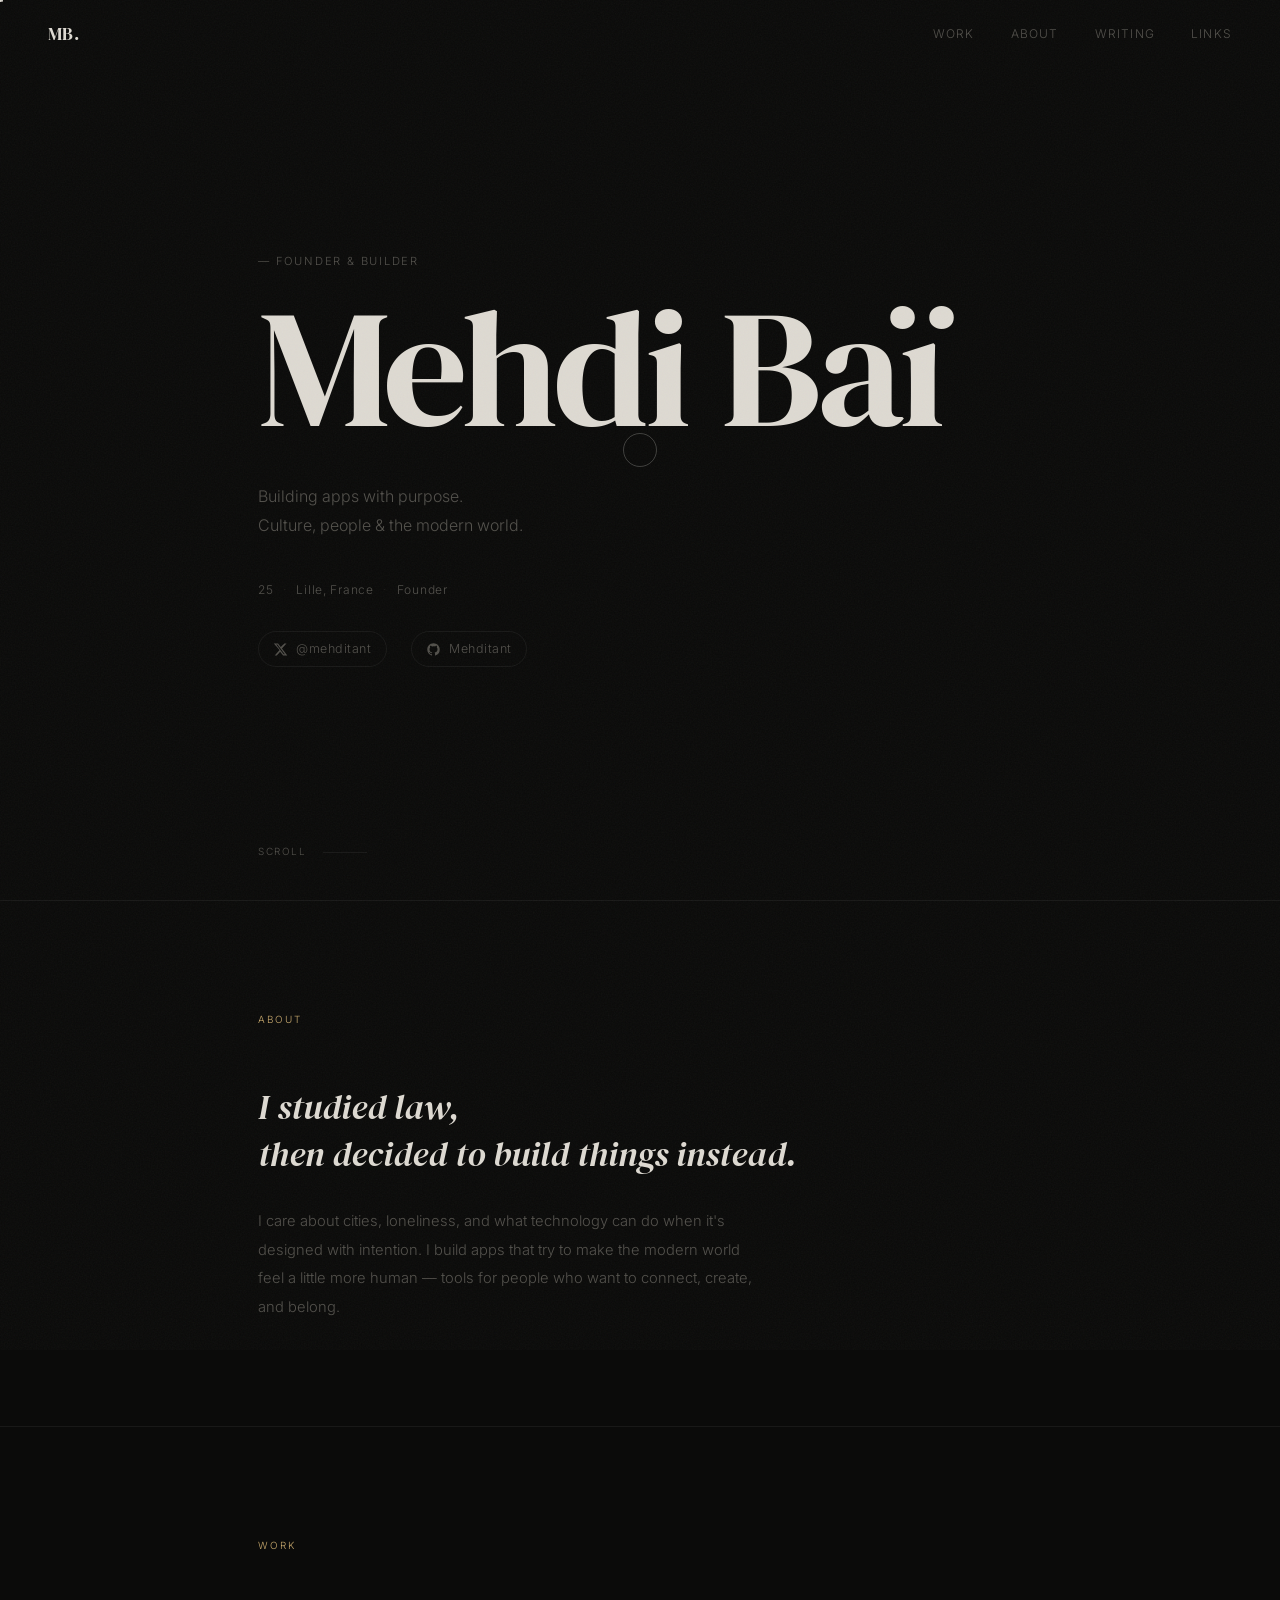
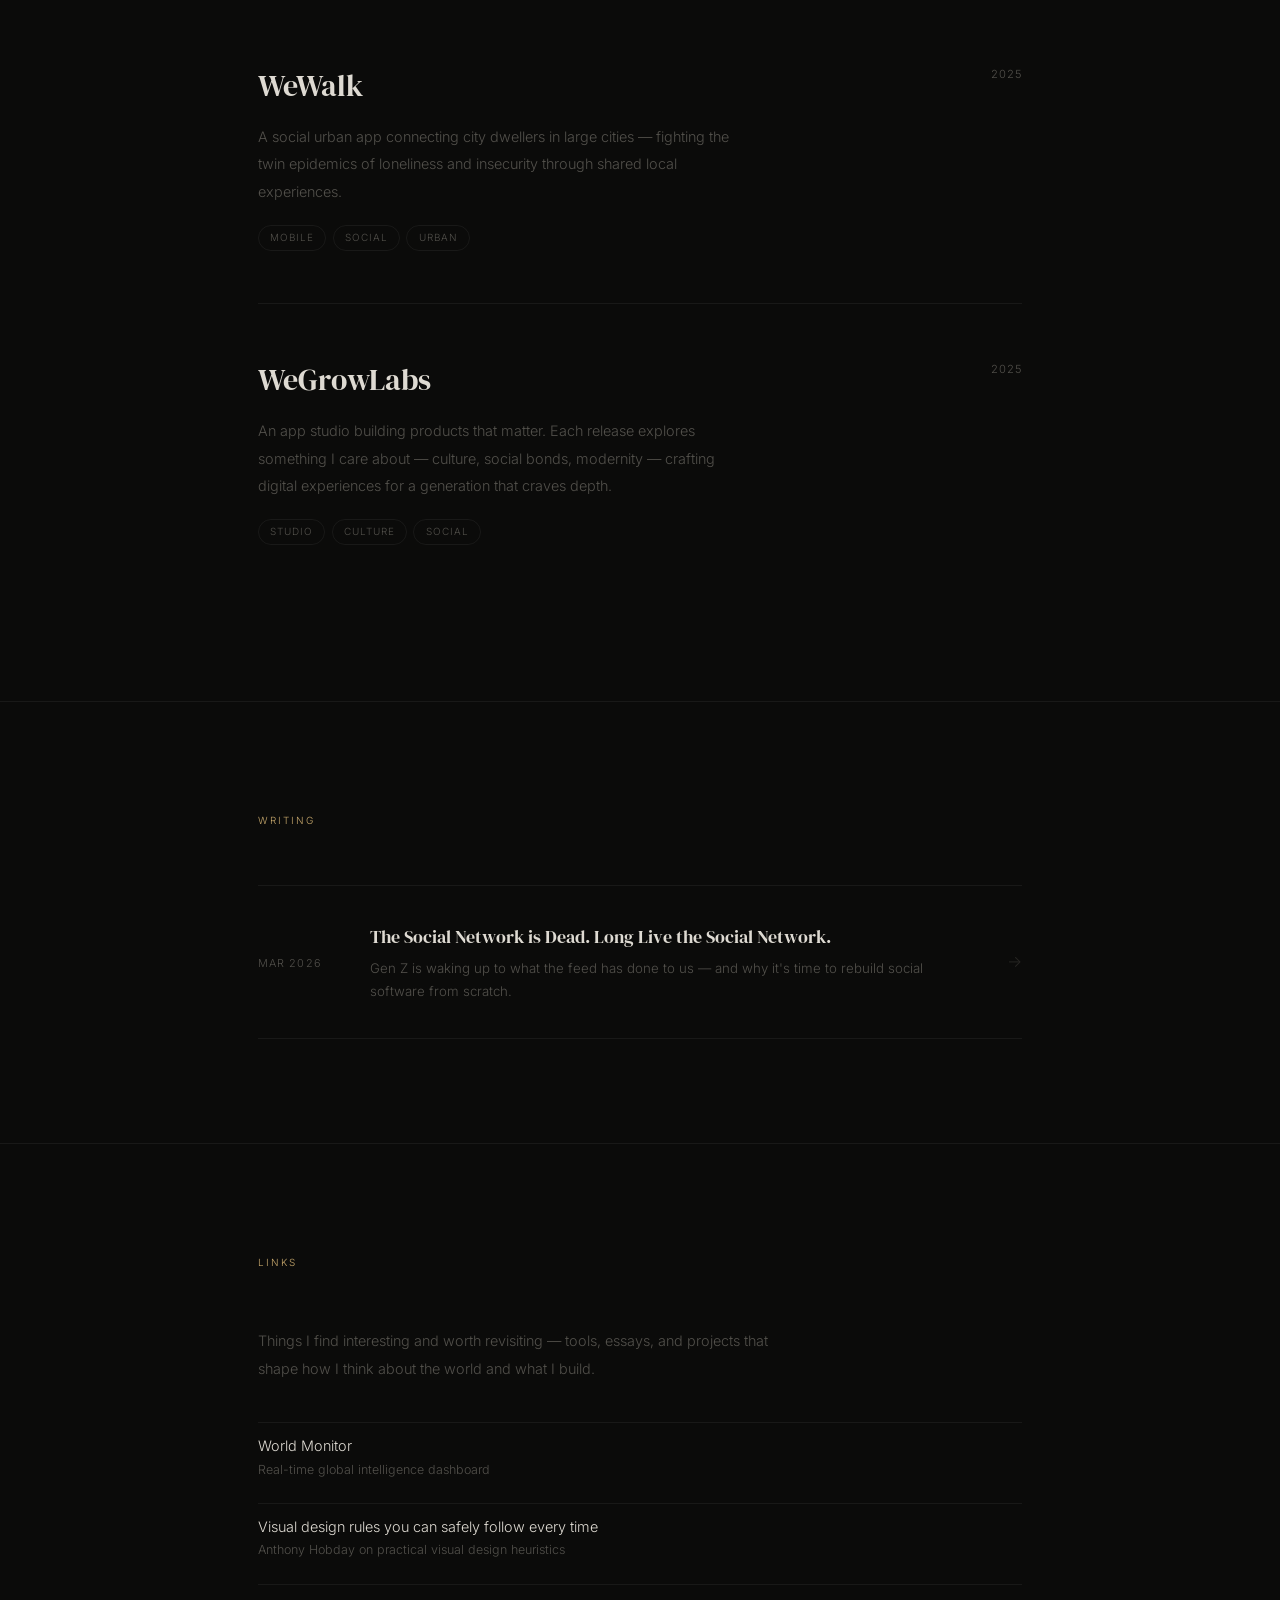
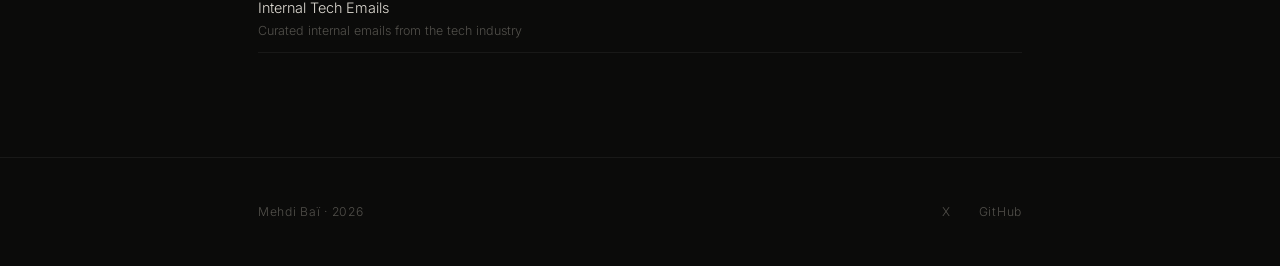
==== index.html @ aae9a09c "Add Links section with curated resources Made-with: Cursor" ====
<!DOCTYPE html>
<html lang="en">
<head>
  <meta charset="UTF-8">
  <meta name="viewport" content="width=device-width, initial-scale=1.0">
  <meta name="description" content="Mehdi Baï — Founder building apps with purpose. Culture, people & the modern world.">
  <title>Mehdi Baï</title>
  <link rel="preconnect" href="https://fonts.googleapis.com">
  <link rel="preconnect" href="https://fonts.gstatic.com" crossorigin>
  <link href="https://fonts.googleapis.com/css2?family=Inter:wght@300;400;500&family=DM+Serif+Display:ital@0;1&display=swap" rel="stylesheet">
  <link rel="stylesheet" href="style.css">
</head>
<body>

  <div class="grain" aria-hidden="true"></div>

  <div class="cursor-dot" id="cursor-dot"></div>
  <div class="cursor-ring" id="cursor-ring"></div>

  <nav id="nav">
    <a href="#" class="nav-logo">MB.</a>
    <div class="nav-links">
      <a href="#work">Work</a>
      <a href="#about">About</a>
      <a href="#articles">Writing</a>
      <a href="#links">Links</a>
    </div>
  </nav>

  <section class="hero">
    <div class="hero-content">
      <span class="hero-eyebrow">— Founder &amp; Builder</span>
      <h1 class="hero-name" id="hero-name">Mehdi Baï</h1>
      <p class="hero-desc">
        Building apps with purpose.<br>
        Culture, people &amp; the modern world.
      </p>
      <div class="hero-chips">
        <span>25</span>
        <span class="chip-dot">·</span>
        <span>Lille, France</span>
        <span class="chip-dot">·</span>
        <span>Founder</span>
      </div>
      <div class="hero-socials">
        <a href="https://x.com/mehditant" target="_blank" rel="noopener" class="social-link">
          <svg width="15" height="15" viewBox="0 0 24 24" fill="currentColor" aria-hidden="true"><path d="M18.244 2.25h3.308l-7.227 8.26 8.502 11.24H16.17l-4.714-6.231-5.401 6.231H2.747l7.73-8.835L1.254 2.25H8.08l4.253 5.622 5.911-5.622zm-1.161 17.52h1.833L7.084 4.126H5.117z"/></svg>
          @mehditant
        </a>
        <a href="https://github.com/Mehditant" target="_blank" rel="noopener" class="social-link">
          <svg width="15" height="15" viewBox="0 0 24 24" fill="currentColor" aria-hidden="true"><path d="M12 2C6.477 2 2 6.484 2 12.017c0 4.425 2.865 8.18 6.839 9.504.5.092.682-.217.682-.483 0-.237-.008-.868-.013-1.703-2.782.605-3.369-1.343-3.369-1.343-.454-1.158-1.11-1.466-1.11-1.466-.908-.62.069-.608.069-.608 1.003.07 1.531 1.032 1.531 1.032.892 1.53 2.341 1.088 2.91.832.092-.647.35-1.088.636-1.338-2.22-.253-4.555-1.113-4.555-4.951 0-1.093.39-1.988 1.029-2.688-.103-.253-.446-1.272.098-2.65 0 0 .84-.27 2.75 1.026A9.564 9.564 0 0112 6.844c.85.004 1.705.115 2.504.337 1.909-1.296 2.747-1.027 2.747-1.027.546 1.379.202 2.398.1 2.651.64.7 1.028 1.595 1.028 2.688 0 3.848-2.339 4.695-4.566 4.943.359.309.678.92.678 1.855 0 1.338-.012 2.419-.012 2.747 0 .268.18.58.688.482A10.019 10.019 0 0022 12.017C22 6.484 17.522 2 12 2z"/></svg>
          Mehditant
        </a>
      </div>
    </div>
    <div class="hero-scroll-hint">
      <span>Scroll</span>
      <div class="scroll-line"></div>
    </div>
  </section>

  <section class="section" id="about">
    <div class="container">
      <span class="section-tag">About</span>
      <div class="section-body">
        <p class="pull-quote reveal">I studied law,<br>then decided to build things instead.</p>
        <p class="body-copy reveal">
          I care about cities, loneliness, and what technology can do when it's designed with intention.
          I build apps that try to make the modern world feel a little more human — tools for people
          who want to connect, create, and belong.
        </p>
      </div>
    </div>
  </section>

  <section class="section" id="work">
    <div class="container">
      <span class="section-tag">Work</span>
      <div class="projects">

        <div class="project reveal">
          <div class="project-top">
            <div class="project-info">
              <h2 class="project-title"><a href="https://www.wewalkapp.co/fr" target="_blank" rel="noopener">WeWalk</a></h2>
              <p class="project-desc">
                A social urban app connecting city dwellers in large cities — fighting the twin epidemics
                of loneliness and insecurity through shared local experiences.
              </p>
              <div class="project-tags">
                <span>Mobile</span>
                <span>Social</span>
                <span>Urban</span>
              </div>
            </div>
            <span class="project-year">2025</span>
          </div>
        </div>

        <div class="project-rule"></div>

        <div class="project reveal">
          <div class="project-top">
            <div class="project-info">
              <h2 class="project-title">WeGrowLabs</h2>
              <p class="project-desc">
                An app studio building products that matter. Each release explores something I care about —
                culture, social bonds, modernity — crafting digital experiences for a generation that craves depth.
              </p>
              <div class="project-tags">
                <span>Studio</span>
                <span>Culture</span>
                <span>Social</span>
              </div>
            </div>
            <span class="project-year">2025</span>
          </div>
        </div>

      </div>
    </div>
  </section>

  <section class="section" id="articles">
    <div class="container">
      <span class="section-tag">Writing</span>
      <div class="articles-list">

        <a href="articles/gen-z-social-media.html" class="article-item reveal">
          <div class="article-meta">
            <span class="article-date">Mar 2026</span>
          </div>
          <div class="article-body">
            <h2 class="article-title">The Social Network is Dead. Long Live the Social Network.</h2>
            <p class="article-excerpt">Gen Z is waking up to what the feed has done to us — and why it's time to rebuild social software from scratch.</p>
          </div>
          <span class="article-arrow">→</span>
        </a>

      </div>
    </div>
  </section>

  <section class="section" id="links">
    <div class="container">
      <span class="section-tag">Links</span>
      <div class="links-intro">
        <p>
          Things I find interesting and worth revisiting — tools, essays, and projects that shape how I think
          about the world and what I build.
        </p>
      </div>
      <div class="links-list">
        <a href="https://www.worldmonitor.app/?lat=20.0000&amp;lon=0.0000&amp;zoom=1.00&amp;view=global&amp;timeRange=7d&amp;layers=conflicts%2Cbases%2Chotspots%2Cnuclear%2Csanctions%2Cweather%2Ceconomic%2Cwaterways%2Coutages%2Cmilitary%2Cnatural%2CiranAttacks" target="_blank" rel="noopener" class="link-item">
          <span class="link-label">World Monitor</span>
          <span class="link-meta">Real-time global intelligence dashboard</span>
        </a>
        <a href="https://anthonyhobday.com/sideprojects/saferules/" target="_blank" rel="noopener" class="link-item">
          <span class="link-label">Visual design rules you can safely follow every time</span>
          <span class="link-meta">Anthony Hobday on practical visual design heuristics</span>
        </a>
        <a href="https://www.techemails.com/" target="_blank" rel="noopener" class="link-item">
          <span class="link-label">Internal Tech Emails</span>
          <span class="link-meta">Curated internal emails from the tech industry</span>
        </a>
      </div>
    </div>
  </section>

  <footer>
    <div class="container footer-inner">
      <span class="footer-copy">Mehdi Baï · 2026</span>
      <div class="footer-links">
        <a href="https://x.com/mehditant" target="_blank" rel="noopener">X</a>
        <a href="https://github.com/Mehditant" target="_blank" rel="noopener">GitHub</a>
      </div>
    </div>
  </footer>

  <script src="script.js"></script>
</body>
</html>
---- style.css ----
/* ─── Reset ──────────────────────────────────────────────── */
*, *::before, *::after { margin: 0; padding: 0; box-sizing: border-box; }

/* ─── Variables ──────────────────────────────────────────── */
:root {
  --bg:      #0b0b0a;
  --text:    #dedad2;
  --muted:   #52504b;
  --accent:  #c8a96d;
  --border:  rgba(255, 255, 255, 0.06);
  --max-w:   860px;
  --nav-h:   68px;
  --sans:    'Inter', sans-serif;
  --serif:   'DM Serif Display', serif;
}

/* ─── Base ───────────────────────────────────────────────── */
html { scroll-behavior: smooth; }

body {
  background: var(--bg);
  color: var(--text);
  font-family: var(--sans);
  font-weight: 300;
  font-size: 16px;
  line-height: 1.6;
  min-height: 100vh;
  overflow-x: hidden;
  cursor: none;
}

/* ─── Grain ──────────────────────────────────────────────── */
.grain {
  position: fixed;
  inset: -50%;
  width: 200%;
  height: 200%;
  background-image: url("data:image/svg+xml,%3Csvg xmlns='http://www.w3.org/2000/svg'%3E%3Cfilter id='n'%3E%3CfeTurbulence type='fractalNoise' baseFrequency='0.72' numOctaves='4' stitchTiles='stitch'/%3E%3C/filter%3E%3Crect width='100%25' height='100%25' filter='url(%23n)'/%3E%3C/svg%3E");
  opacity: 0.038;
  pointer-events: none;
  z-index: 9999;
  animation: grain 7s steps(8) infinite;
}

@keyframes grain {
  0%   { transform: translate(0,    0   ); }
  12%  { transform: translate(-2%,  -3% ); }
  25%  { transform: translate( 3%,   1% ); }
  37%  { transform: translate(-1%,   4% ); }
  50%  { transform: translate( 2%,  -2% ); }
  62%  { transform: translate(-3%,   1% ); }
  75%  { transform: translate( 1%,  -3% ); }
  87%  { transform: translate(-2%,   2% ); }
  100% { transform: translate(0,    0   ); }
}

/* ─── Custom Cursor ──────────────────────────────────────── */
.cursor-dot,
.cursor-ring {
  position: fixed;
  top: 0; left: 0;
  pointer-events: none;
  z-index: 10000;
  border-radius: 50%;
  transform: translate(-50%, -50%);
  will-change: left, top;
}

.cursor-dot {
  width: 5px; height: 5px;
  background: var(--text);
  transition: transform 0.1s ease, background 0.25s ease;
}

.cursor-ring {
  width: 34px; height: 34px;
  border: 1px solid rgba(220, 218, 210, 0.25);
  transition: width 0.3s ease, height 0.3s ease, border-color 0.3s ease;
}

body.cursor-hover .cursor-dot  { transform: translate(-50%, -50%) scale(0); }
body.cursor-hover .cursor-ring { width: 52px; height: 52px; border-color: rgba(200, 169, 109, 0.35); }

/* ─── Navigation ─────────────────────────────────────────── */
nav {
  position: fixed;
  top: 0; left: 0; right: 0;
  z-index: 100;
  height: var(--nav-h);
  display: flex;
  align-items: center;
  justify-content: space-between;
  padding: 0 3rem;
  transition: background 0.4s ease, border-color 0.4s ease;
}

nav.scrolled {
  background: rgba(11, 11, 10, 0.88);
  backdrop-filter: blur(14px);
  -webkit-backdrop-filter: blur(14px);
  border-bottom: 1px solid var(--border);
}

.nav-logo {
  font-family: var(--serif);
  font-size: 1.15rem;
  color: var(--text);
  text-decoration: none;
  letter-spacing: 0.02em;
}

.nav-links { display: flex; gap: 2.25rem; }

.nav-links a {
  font-size: 0.75rem;
  letter-spacing: 0.1em;
  text-transform: uppercase;
  color: var(--muted);
  text-decoration: none;
  transition: color 0.25s ease;
}

.nav-links a:hover { color: var(--text); }

/* ─── Hero ───────────────────────────────────────────────── */
.hero {
  min-height: 100vh;
  display: flex;
  flex-direction: column;
  justify-content: center;
  padding: var(--nav-h) 3rem 3rem;
  max-width: var(--max-w);
  margin: 0 auto;
  position: relative;
}

.hero-eyebrow {
  display: block;
  font-size: 0.7rem;
  letter-spacing: 0.16em;
  text-transform: uppercase;
  color: var(--muted);
  margin-bottom: 1.5rem;
  opacity: 0;
  animation: fadeUp 0.7s ease 0.2s forwards;
}

.hero-name {
  font-family: var(--serif);
  font-weight: 400;
  font-size: clamp(5.5rem, 13.5vw, 10.5rem);
  line-height: 0.88;
  letter-spacing: -0.025em;
  color: var(--text);
  margin-bottom: 2.5rem;
  min-height: 0.88em;
}

.hero-desc {
  font-size: 1rem;
  color: var(--muted);
  line-height: 1.8;
  max-width: 340px;
  margin-bottom: 2.5rem;
  opacity: 0;
  animation: fadeUp 0.7s ease 0.85s forwards;
}

.hero-chips {
  display: flex;
  align-items: center;
  gap: 0.6rem;
  font-size: 0.75rem;
  color: var(--muted);
  letter-spacing: 0.06em;
  opacity: 0;
  animation: fadeUp 0.7s ease 1.05s forwards;
}

.chip-dot { opacity: 0.3; }

.hero-socials {
  display: flex;
  gap: 1.5rem;
  margin-top: 2rem;
  opacity: 0;
  animation: fadeUp 0.7s ease 1.2s forwards;
}

.social-link {
  display: inline-flex;
  align-items: center;
  gap: 0.5rem;
  font-size: 0.78rem;
  letter-spacing: 0.04em;
  color: var(--muted);
  text-decoration: none;
  border: 1px solid var(--border);
  padding: 0.45rem 0.9rem;
  border-radius: 100px;
  transition: color 0.25s ease, border-color 0.25s ease, background 0.25s ease;
}

.social-link:hover {
  color: var(--text);
  border-color: rgba(200, 169, 109, 0.3);
  background: rgba(200, 169, 109, 0.05);
}

.hero-scroll-hint {
  position: absolute;
  bottom: 2.5rem;
  left: 3rem;
  display: flex;
  align-items: center;
  gap: 1rem;
  opacity: 0;
  animation: fadeUp 0.7s ease 1.5s forwards;
}

.hero-scroll-hint span {
  font-size: 0.62rem;
  letter-spacing: 0.16em;
  text-transform: uppercase;
  color: var(--muted);
}

.scroll-line {
  width: 44px;
  height: 1px;
  background: var(--border);
  position: relative;
  overflow: hidden;
}

.scroll-line::after {
  content: '';
  position: absolute;
  inset: 0;
  background: var(--muted);
  transform: translateX(-100%);
  animation: scanLine 2.2s ease-in-out 2s infinite;
}

@keyframes scanLine {
  0%   { transform: translateX(-100%); }
  50%  { transform: translateX(0);     }
  100% { transform: translateX(100%);  }
}

/* ─── Sections ───────────────────────────────────────────── */
.section {
  border-top: 1px solid var(--border);
  padding: 6.5rem 0;
}

.container {
  max-width: var(--max-w);
  margin: 0 auto;
  padding: 0 3rem;
}

.section-tag {
  display: inline-block;
  font-size: 0.62rem;
  letter-spacing: 0.2em;
  text-transform: uppercase;
  color: var(--accent);
  margin-bottom: 3.5rem;
}

/* ─── About ──────────────────────────────────────────────── */
.section-body { display: grid; gap: 1.75rem; }

.pull-quote {
  font-family: var(--serif);
  font-style: italic;
  font-size: clamp(1.65rem, 2.8vw, 2.2rem);
  line-height: 1.35;
  color: var(--text);
  max-width: 540px;
}

.body-copy {
  font-size: 0.92rem;
  color: var(--muted);
  line-height: 1.95;
  max-width: 500px;
}

/* ─── Work ───────────────────────────────────────────────── */
.projects { display: grid; }

.project-rule { height: 1px; background: var(--border); }

.project { padding: 3.25rem 0; }

.project-top {
  display: flex;
  justify-content: space-between;
  align-items: flex-start;
  gap: 2rem;
}

.project-info { flex: 1; }

.project-title {
  font-family: var(--serif);
  font-weight: 400;
  font-size: 1.9rem;
  color: var(--text);
  margin-bottom: 0.8rem;
  transition: color 0.3s ease;
}

.project-title a {
  color: inherit;
  text-decoration: none;
  transition: color 0.3s ease;
}

.project:hover .project-title { color: var(--accent); }
.project:hover .project-title a { color: var(--accent); }

.project-desc {
  font-size: 0.9rem;
  color: var(--muted);
  line-height: 1.9;
  max-width: 490px;
  margin-bottom: 1.25rem;
}

.project-tags { display: flex; gap: 0.4rem; flex-wrap: wrap; }

.project-tags span {
  font-size: 0.62rem;
  letter-spacing: 0.1em;
  text-transform: uppercase;
  padding: 0.25rem 0.7rem;
  border: 1px solid var(--border);
  color: var(--muted);
  border-radius: 100px;
  transition: border-color 0.3s ease, color 0.3s ease;
}

.project:hover .project-tags span {
  border-color: rgba(200, 169, 109, 0.22);
  color: var(--accent);
}

.project-year {
  font-size: 0.7rem;
  letter-spacing: 0.1em;
  color: var(--muted);
  white-space: nowrap;
  padding-top: 0.3rem;
}

/* ─── Articles ───────────────────────────────────────────── */
.articles-list { display: grid; }

.article-item {
  display: grid;
  grid-template-columns: 80px 1fr auto;
  align-items: center;
  gap: 2rem;
  padding: 2.25rem 0;
  border-bottom: 1px solid var(--border);
  text-decoration: none;
  transition: background 0.25s ease;
}

.article-item:first-child { border-top: 1px solid var(--border); }

.article-item:hover .article-title { color: var(--accent); }
.article-item:hover .article-arrow { transform: translateX(5px); opacity: 1; }

.article-date {
  font-size: 0.68rem;
  letter-spacing: 0.1em;
  text-transform: uppercase;
  color: var(--muted);
  white-space: nowrap;
}

.article-title {
  font-family: var(--serif);
  font-weight: 400;
  font-size: 1.15rem;
  color: var(--text);
  margin-bottom: 0.35rem;
  transition: color 0.25s ease;
}

.article-excerpt {
  font-size: 0.83rem;
  color: var(--muted);
  line-height: 1.7;
}

.article-arrow {
  font-size: 1rem;
  color: var(--muted);
  opacity: 0.4;
  transition: transform 0.25s ease, opacity 0.25s ease;
}

/* ─── Links ──────────────────────────────────────────────── */
.links-intro {
  max-width: 520px;
  margin-bottom: 2.5rem;
}

.links-intro p {
  font-size: 0.9rem;
  color: var(--muted);
  line-height: 1.9;
}

.links-list {
  display: grid;
  gap: 0.75rem;
}

.link-item {
  display: flex;
  flex-direction: column;
  gap: 0.15rem;
  padding: 0.7rem 0;
  border-top: 1px solid var(--border);
  text-decoration: none;
}

.link-item:last-child {
  border-bottom: 1px solid var(--border);
}

.link-label {
  font-size: 0.9rem;
  color: var(--text);
}

.link-meta {
  font-size: 0.78rem;
  color: var(--muted);
}

@media (max-width: 640px) {
  .article-item {
    grid-template-columns: 1fr;
    gap: 0.6rem;
  }
  .article-arrow { display: none; }
}

/* ─── Footer ─────────────────────────────────────────────── */
footer {
  border-top: 1px solid var(--border);
  padding: 2.75rem 0;
}

.footer-inner {
  display: flex;
  justify-content: space-between;
  align-items: center;
}

.footer-copy {
  font-size: 0.76rem;
  color: var(--muted);
  letter-spacing: 0.06em;
}

.footer-links { display: flex; gap: 1.75rem; }

.footer-links a {
  font-size: 0.76rem;
  color: var(--muted);
  text-decoration: none;
  letter-spacing: 0.06em;
  transition: color 0.25s ease;
}

.footer-links a:hover { color: var(--text); }

/* ─── Reveal ─────────────────────────────────────────────── */
.reveal {
  opacity: 0;
  transform: translateY(22px);
  transition: opacity 0.9s ease, transform 0.9s ease;
}

.reveal.visible {
  opacity: 1;
  transform: translateY(0);
}

/* ─── Scramble dud ───────────────────────────────────────── */
.dud { color: var(--accent); opacity: 0.4; }

/* ─── Keyframes ──────────────────────────────────────────── */
@keyframes fadeUp {
  from { opacity: 0; transform: translateY(14px); }
  to   { opacity: 1; transform: translateY(0);    }
}

/* ─── Responsive ─────────────────────────────────────────── */
@media (max-width: 640px) {
  body { cursor: auto; }
  .cursor-dot, .cursor-ring { display: none; }

  nav { padding: 0 1.5rem; }

  .hero {
    padding-left: 1.5rem;
    padding-right: 1.5rem;
  }

  .hero-scroll-hint { left: 1.5rem; }

  .container { padding: 0 1.5rem; }

  .section { padding: 4rem 0; }

  .project-top {
    flex-direction: column;
    gap: 0.4rem;
  }

  .project-year { order: -1; }

  .footer-links { gap: 1rem; }
}
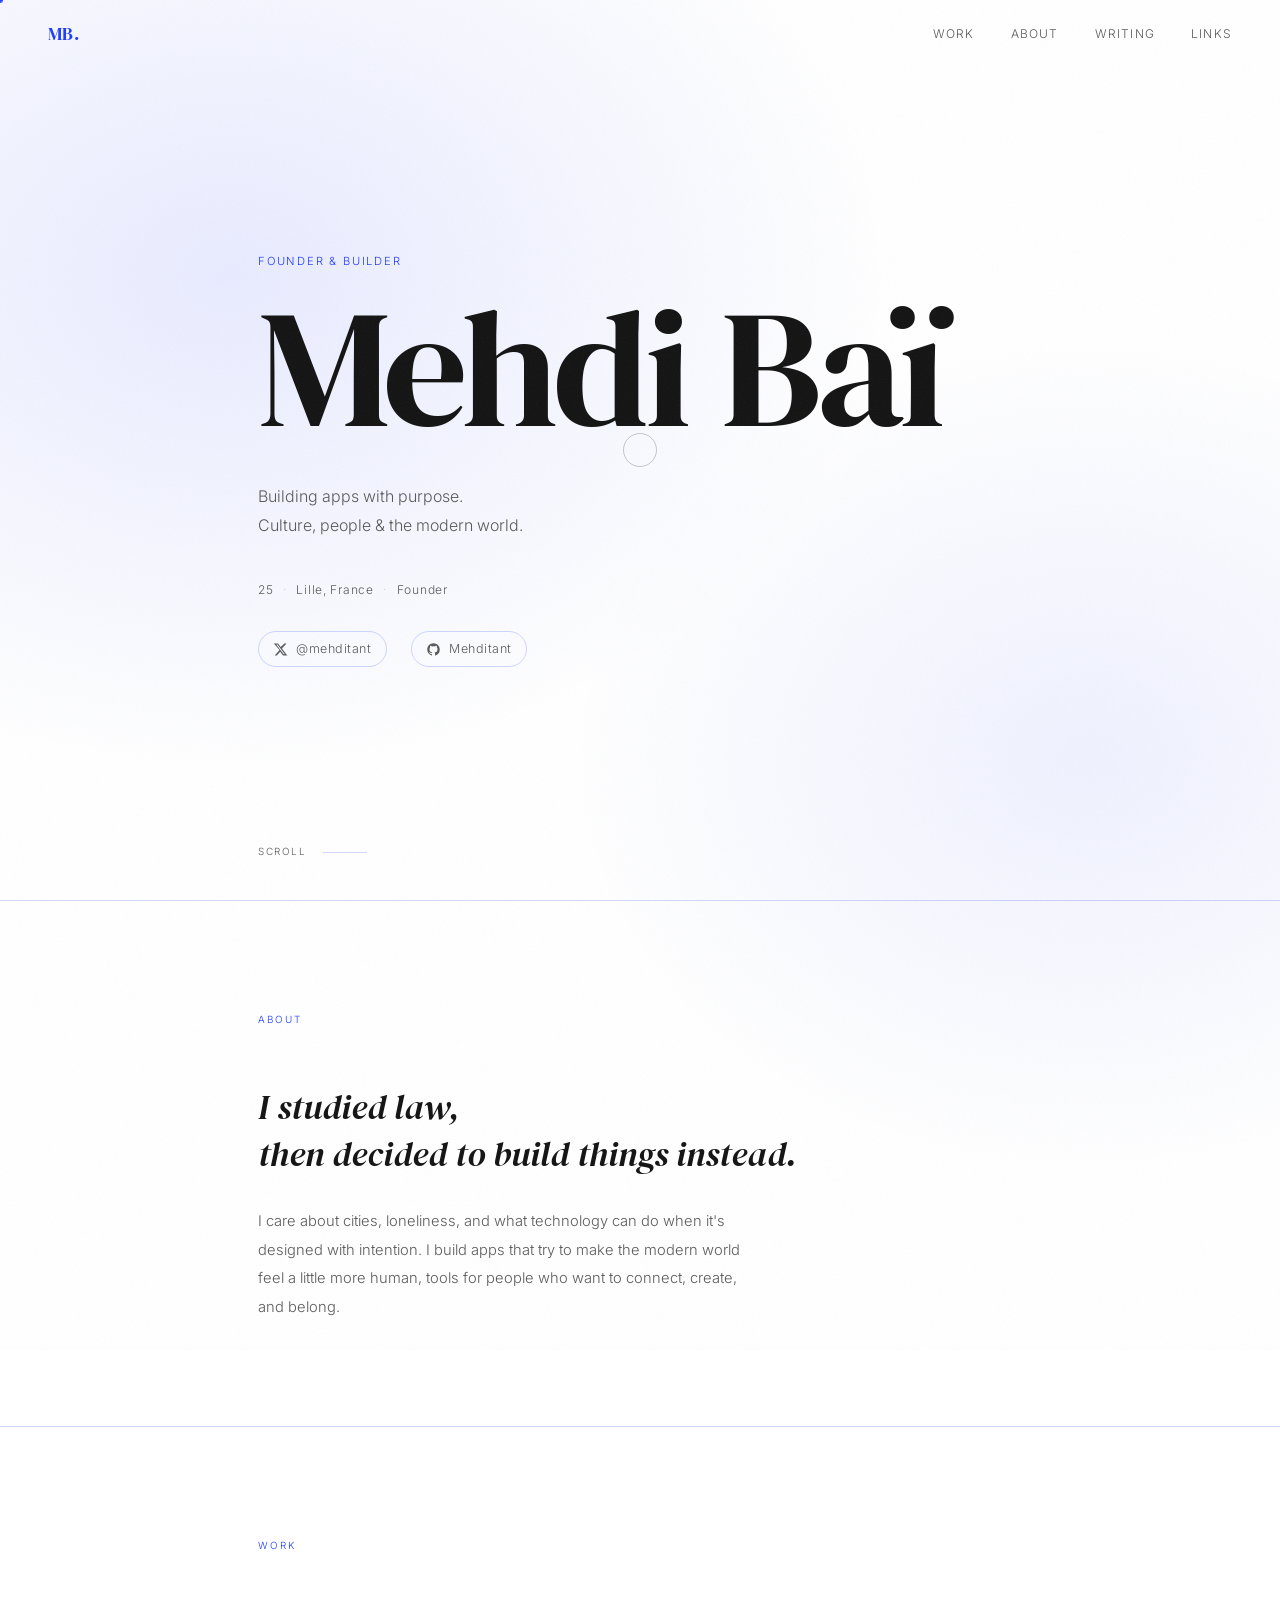
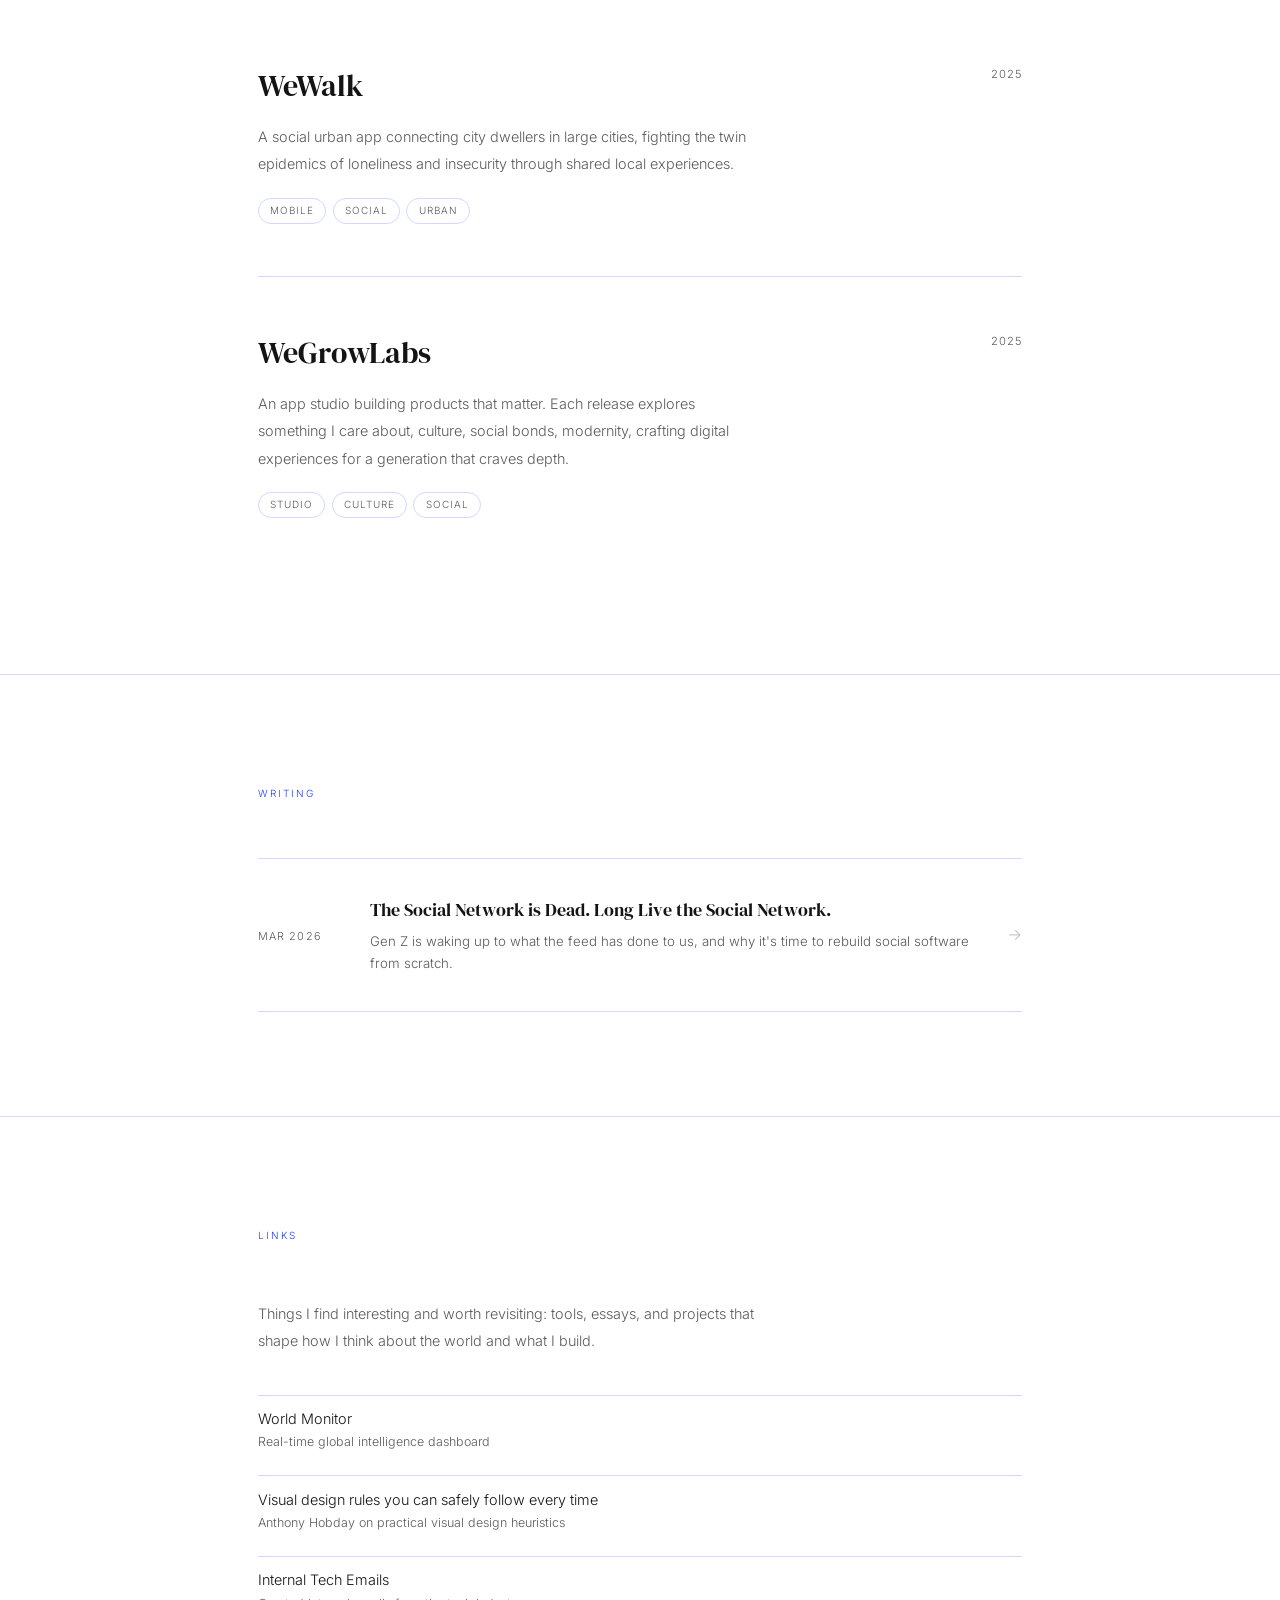
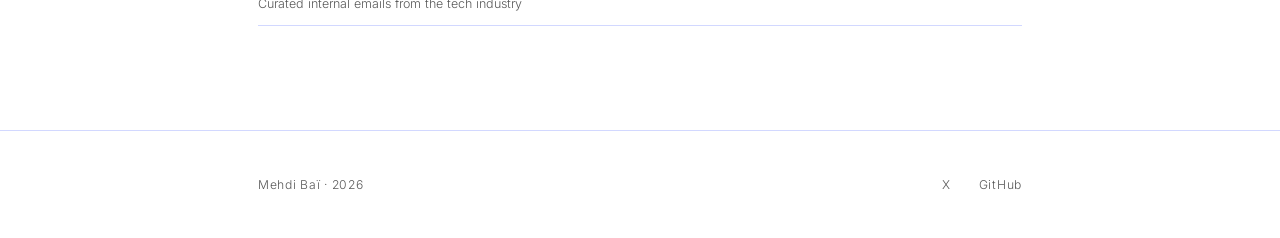
==== commit f5fec0ac: "style: switch to light theme with royal blue Also refresh copy punctuation and improve article text " ====
--- a/index.html
+++ b/index.html
@@ -3,7 +3,7 @@
 <head>
   <meta charset="UTF-8">
   <meta name="viewport" content="width=device-width, initial-scale=1.0">
-  <meta name="description" content="Mehdi Baï — Founder building apps with purpose. Culture, people & the modern world.">
+  <meta name="description" content="Mehdi Baï | Founder building apps with purpose. Culture, people & the modern world.">
   <title>Mehdi Baï</title>
   <link rel="preconnect" href="https://fonts.googleapis.com">
   <link rel="preconnect" href="https://fonts.gstatic.com" crossorigin>
@@ -29,7 +29,7 @@
 
   <section class="hero">
     <div class="hero-content">
-      <span class="hero-eyebrow">— Founder &amp; Builder</span>
+      <span class="hero-eyebrow">Founder &amp; Builder</span>
       <h1 class="hero-name" id="hero-name">Mehdi Baï</h1>
       <p class="hero-desc">
         Building apps with purpose.<br>
@@ -66,7 +66,7 @@
         <p class="pull-quote reveal">I studied law,<br>then decided to build things instead.</p>
         <p class="body-copy reveal">
           I care about cities, loneliness, and what technology can do when it's designed with intention.
-          I build apps that try to make the modern world feel a little more human — tools for people
+          I build apps that try to make the modern world feel a little more human, tools for people
           who want to connect, create, and belong.
         </p>
       </div>
@@ -83,7 +83,7 @@
             <div class="project-info">
               <h2 class="project-title"><a href="https://www.wewalkapp.co/fr" target="_blank" rel="noopener">WeWalk</a></h2>
               <p class="project-desc">
-                A social urban app connecting city dwellers in large cities — fighting the twin epidemics
+                A social urban app connecting city dwellers in large cities, fighting the twin epidemics
                 of loneliness and insecurity through shared local experiences.
               </p>
               <div class="project-tags">
@@ -103,8 +103,8 @@
             <div class="project-info">
               <h2 class="project-title">WeGrowLabs</h2>
               <p class="project-desc">
-                An app studio building products that matter. Each release explores something I care about —
-                culture, social bonds, modernity — crafting digital experiences for a generation that craves depth.
+                An app studio building products that matter. Each release explores something I care about,
+                culture, social bonds, modernity, crafting digital experiences for a generation that craves depth.
               </p>
               <div class="project-tags">
                 <span>Studio</span>
@@ -131,7 +131,7 @@
           </div>
           <div class="article-body">
             <h2 class="article-title">The Social Network is Dead. Long Live the Social Network.</h2>
-            <p class="article-excerpt">Gen Z is waking up to what the feed has done to us — and why it's time to rebuild social software from scratch.</p>
+            <p class="article-excerpt">Gen Z is waking up to what the feed has done to us, and why it's time to rebuild social software from scratch.</p>
           </div>
           <span class="article-arrow">→</span>
         </a>
@@ -145,7 +145,7 @@
       <span class="section-tag">Links</span>
       <div class="links-intro">
         <p>
-          Things I find interesting and worth revisiting — tools, essays, and projects that shape how I think
+          Things I find interesting and worth revisiting: tools, essays, and projects that shape how I think
           about the world and what I build.
         </p>
       </div>
--- a/style.css
+++ b/style.css
@@ -3,11 +3,13 @@
 
 /* ─── Variables ──────────────────────────────────────────── */
 :root {
-  --bg:      #0b0b0a;
-  --text:    #dedad2;
-  --muted:   #52504b;
-  --accent:  #c8a96d;
-  --border:  rgba(255, 255, 255, 0.06);
+  --bg:      #ffffff;
+  --text:    #141414;
+  --muted:   #5a5a5a;
+  --accent:  #1f3cff; /* bleu roi */
+  --accent-rgb: 31, 60, 255;
+  --border:  rgba(var(--accent-rgb), 0.20);
+  --surface: rgba(var(--accent-rgb), 0.06);
   --max-w:   860px;
   --nav-h:   68px;
   --sans:    'Inter', sans-serif;
@@ -18,7 +20,9 @@
 html { scroll-behavior: smooth; }
 
 body {
-  background: var(--bg);
+  background: radial-gradient(1200px 900px at 18% 8%, rgba(var(--accent-rgb), 0.10), rgba(var(--accent-rgb), 0) 55%),
+              radial-gradient(1000px 800px at 85% 22%, rgba(var(--accent-rgb), 0.07), rgba(var(--accent-rgb), 0) 52%),
+              var(--bg);
   color: var(--text);
   font-family: var(--sans);
   font-weight: 300;
@@ -28,6 +32,8 @@
   overflow-x: hidden;
   cursor: none;
 }
+
+::selection { background: rgba(var(--accent-rgb), 0.22); color: var(--text); }
 
 /* ─── Grain ──────────────────────────────────────────────── */
 .grain {
@@ -68,18 +74,18 @@
 
 .cursor-dot {
   width: 5px; height: 5px;
-  background: var(--text);
+  background: var(--accent);
   transition: transform 0.1s ease, background 0.25s ease;
 }
 
 .cursor-ring {
   width: 34px; height: 34px;
-  border: 1px solid rgba(220, 218, 210, 0.25);
+  border: 1px solid rgba(20, 20, 20, 0.22);
   transition: width 0.3s ease, height 0.3s ease, border-color 0.3s ease;
 }
 
 body.cursor-hover .cursor-dot  { transform: translate(-50%, -50%) scale(0); }
-body.cursor-hover .cursor-ring { width: 52px; height: 52px; border-color: rgba(200, 169, 109, 0.35); }
+body.cursor-hover .cursor-ring { width: 52px; height: 52px; border-color: rgba(var(--accent-rgb), 0.35); }
 
 /* ─── Navigation ─────────────────────────────────────────── */
 nav {
@@ -95,7 +101,7 @@
 }
 
 nav.scrolled {
-  background: rgba(11, 11, 10, 0.88);
+  background: rgba(255, 255, 255, 0.82);
   backdrop-filter: blur(14px);
   -webkit-backdrop-filter: blur(14px);
   border-bottom: 1px solid var(--border);
@@ -104,7 +110,7 @@
 .nav-logo {
   font-family: var(--serif);
   font-size: 1.15rem;
-  color: var(--text);
+  color: var(--accent);
   text-decoration: none;
   letter-spacing: 0.02em;
 }
@@ -120,7 +126,7 @@
   transition: color 0.25s ease;
 }
 
-.nav-links a:hover { color: var(--text); }
+.nav-links a:hover { color: var(--accent); }
 
 /* ─── Hero ───────────────────────────────────────────────── */
 .hero {
@@ -139,7 +145,7 @@
   font-size: 0.7rem;
   letter-spacing: 0.16em;
   text-transform: uppercase;
-  color: var(--muted);
+  color: var(--accent);
   margin-bottom: 1.5rem;
   opacity: 0;
   animation: fadeUp 0.7s ease 0.2s forwards;
@@ -202,9 +208,9 @@
 }
 
 .social-link:hover {
-  color: var(--text);
-  border-color: rgba(200, 169, 109, 0.3);
-  background: rgba(200, 169, 109, 0.05);
+  color: var(--accent);
+  border-color: rgba(var(--accent-rgb), 0.3);
+  background: var(--surface);
 }
 
 .hero-scroll-hint {
@@ -344,7 +350,7 @@
 }
 
 .project:hover .project-tags span {
-  border-color: rgba(200, 169, 109, 0.22);
+  border-color: rgba(var(--accent-rgb), 0.24);
   color: var(--accent);
 }
 
@@ -374,6 +380,7 @@
 
 .article-item:hover .article-title { color: var(--accent); }
 .article-item:hover .article-arrow { transform: translateX(5px); opacity: 1; }
+ .article-item:hover { background: var(--surface); }
 
 .article-date {
   font-size: 0.68rem;
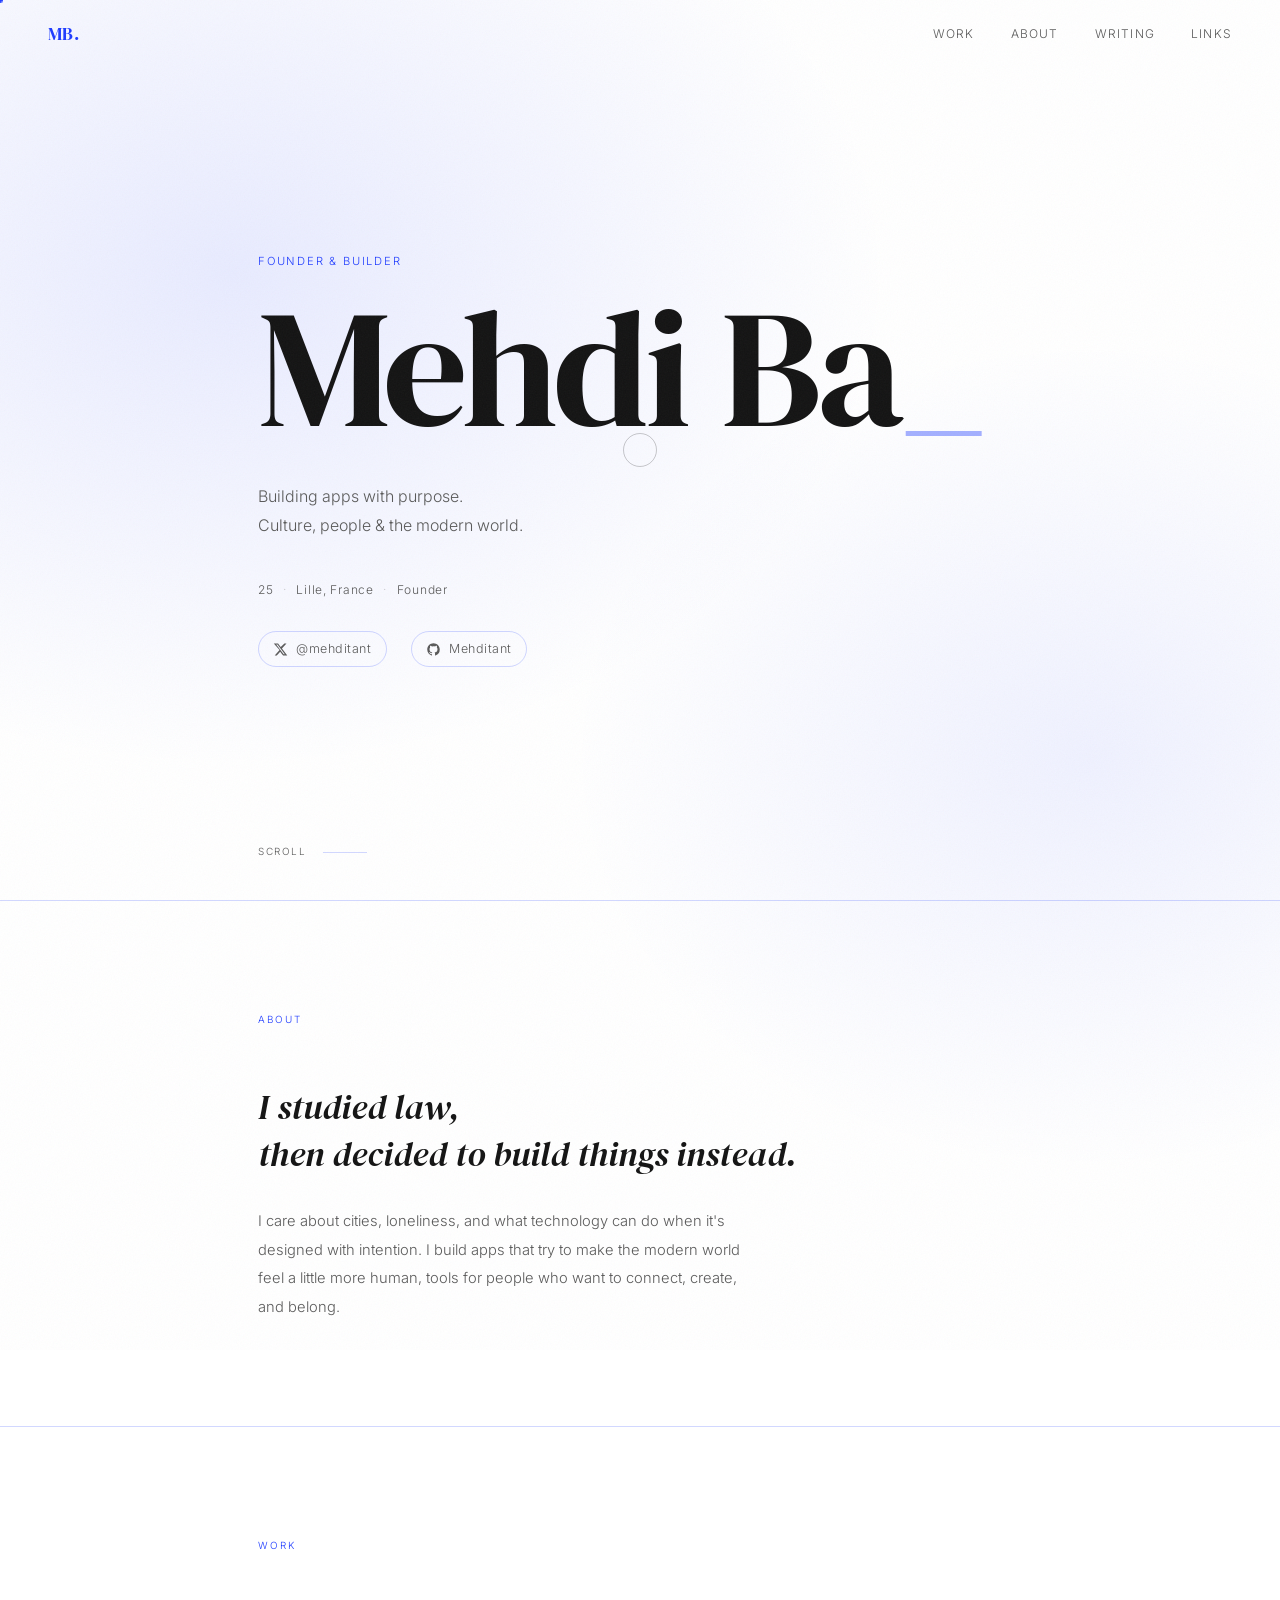
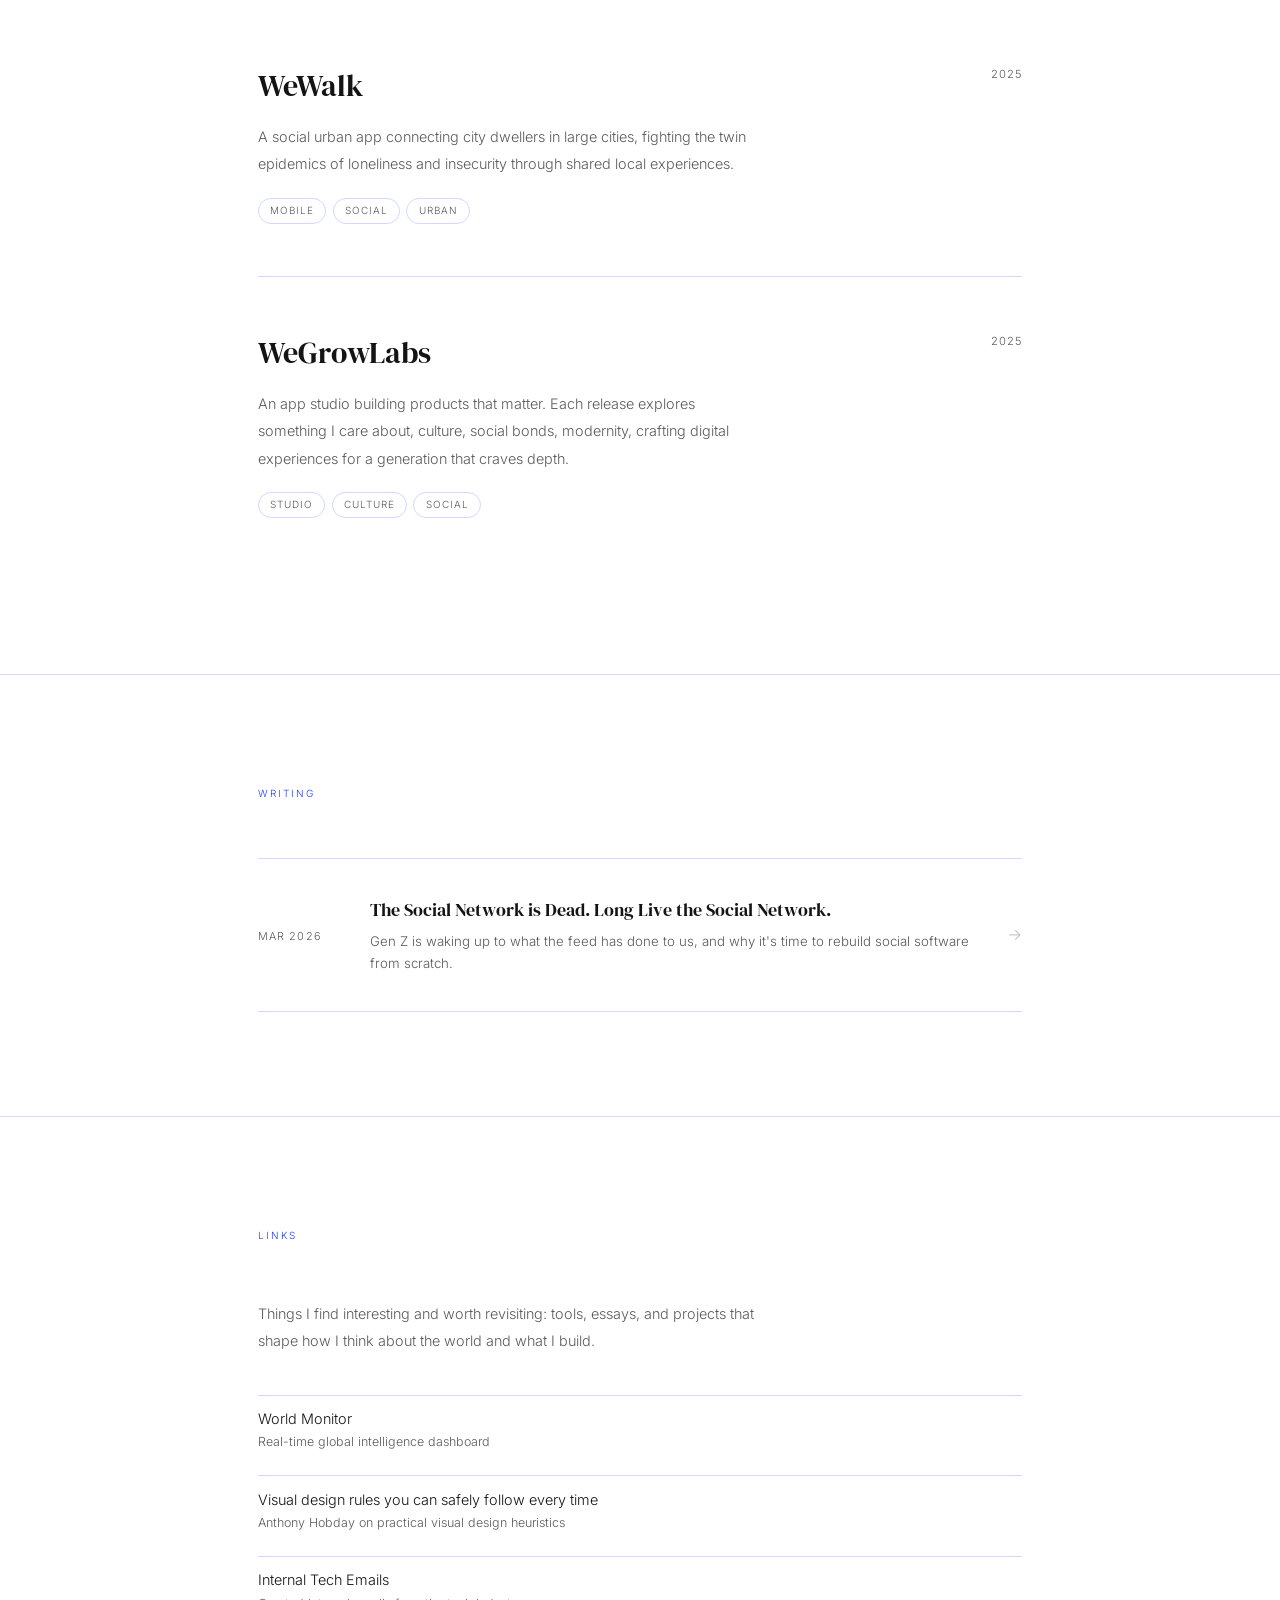
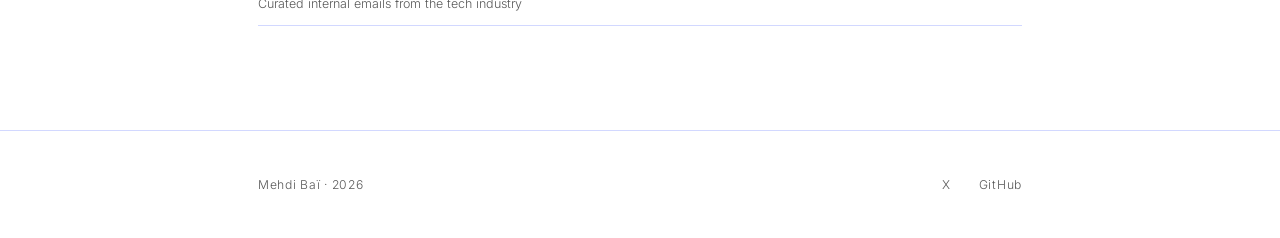
==== commit 6ce15619: "chore: add favicon Wire favicon links in pages and ignore macOS .DS_Store.  Made-with: Cursor" ====
--- a/index.html
+++ b/index.html
@@ -8,6 +8,8 @@
   <link rel="preconnect" href="https://fonts.googleapis.com">
   <link rel="preconnect" href="https://fonts.gstatic.com" crossorigin>
   <link href="https://fonts.googleapis.com/css2?family=Inter:wght@300;400;500&family=DM+Serif+Display:ital@0;1&display=swap" rel="stylesheet">
+  <link rel="icon" type="image/png" href="personal%20logo.png">
+  <link rel="apple-touch-icon" href="personal%20logo.png">
   <link rel="stylesheet" href="style.css">
 </head>
 <body>
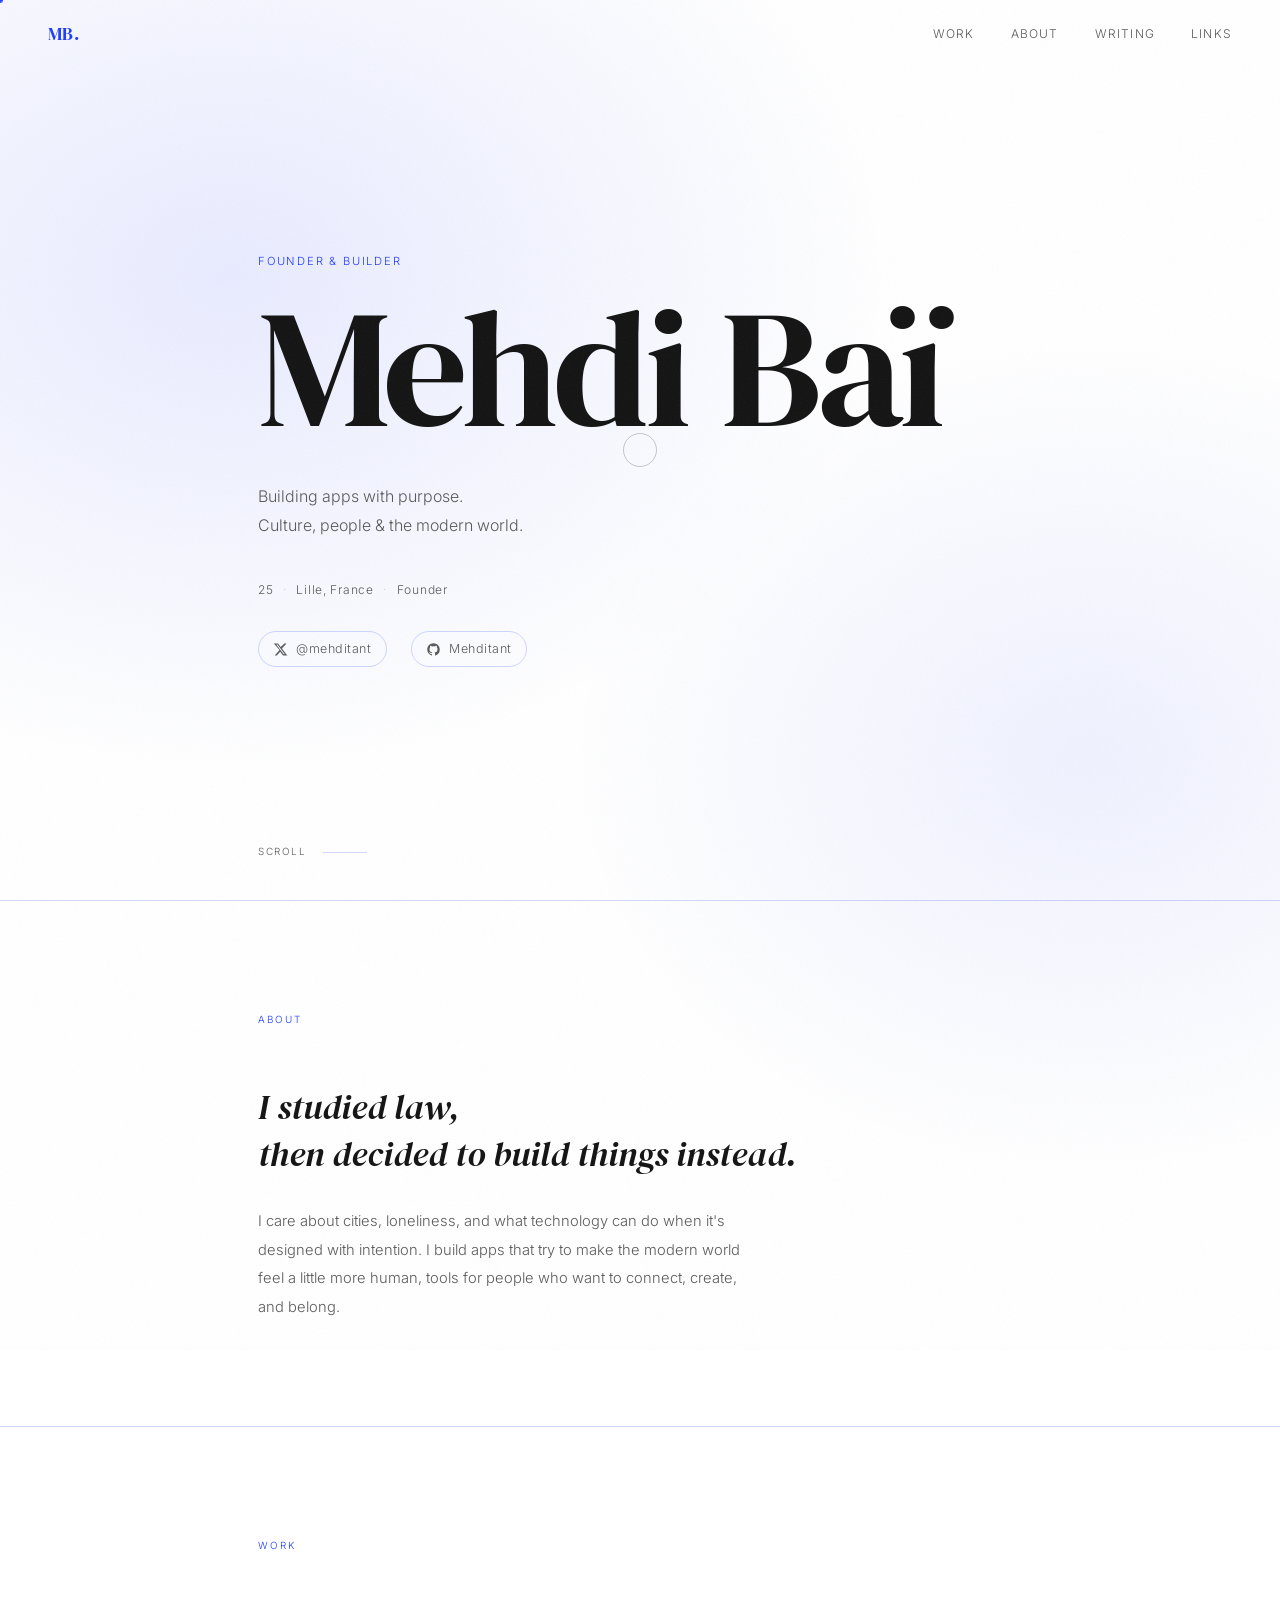
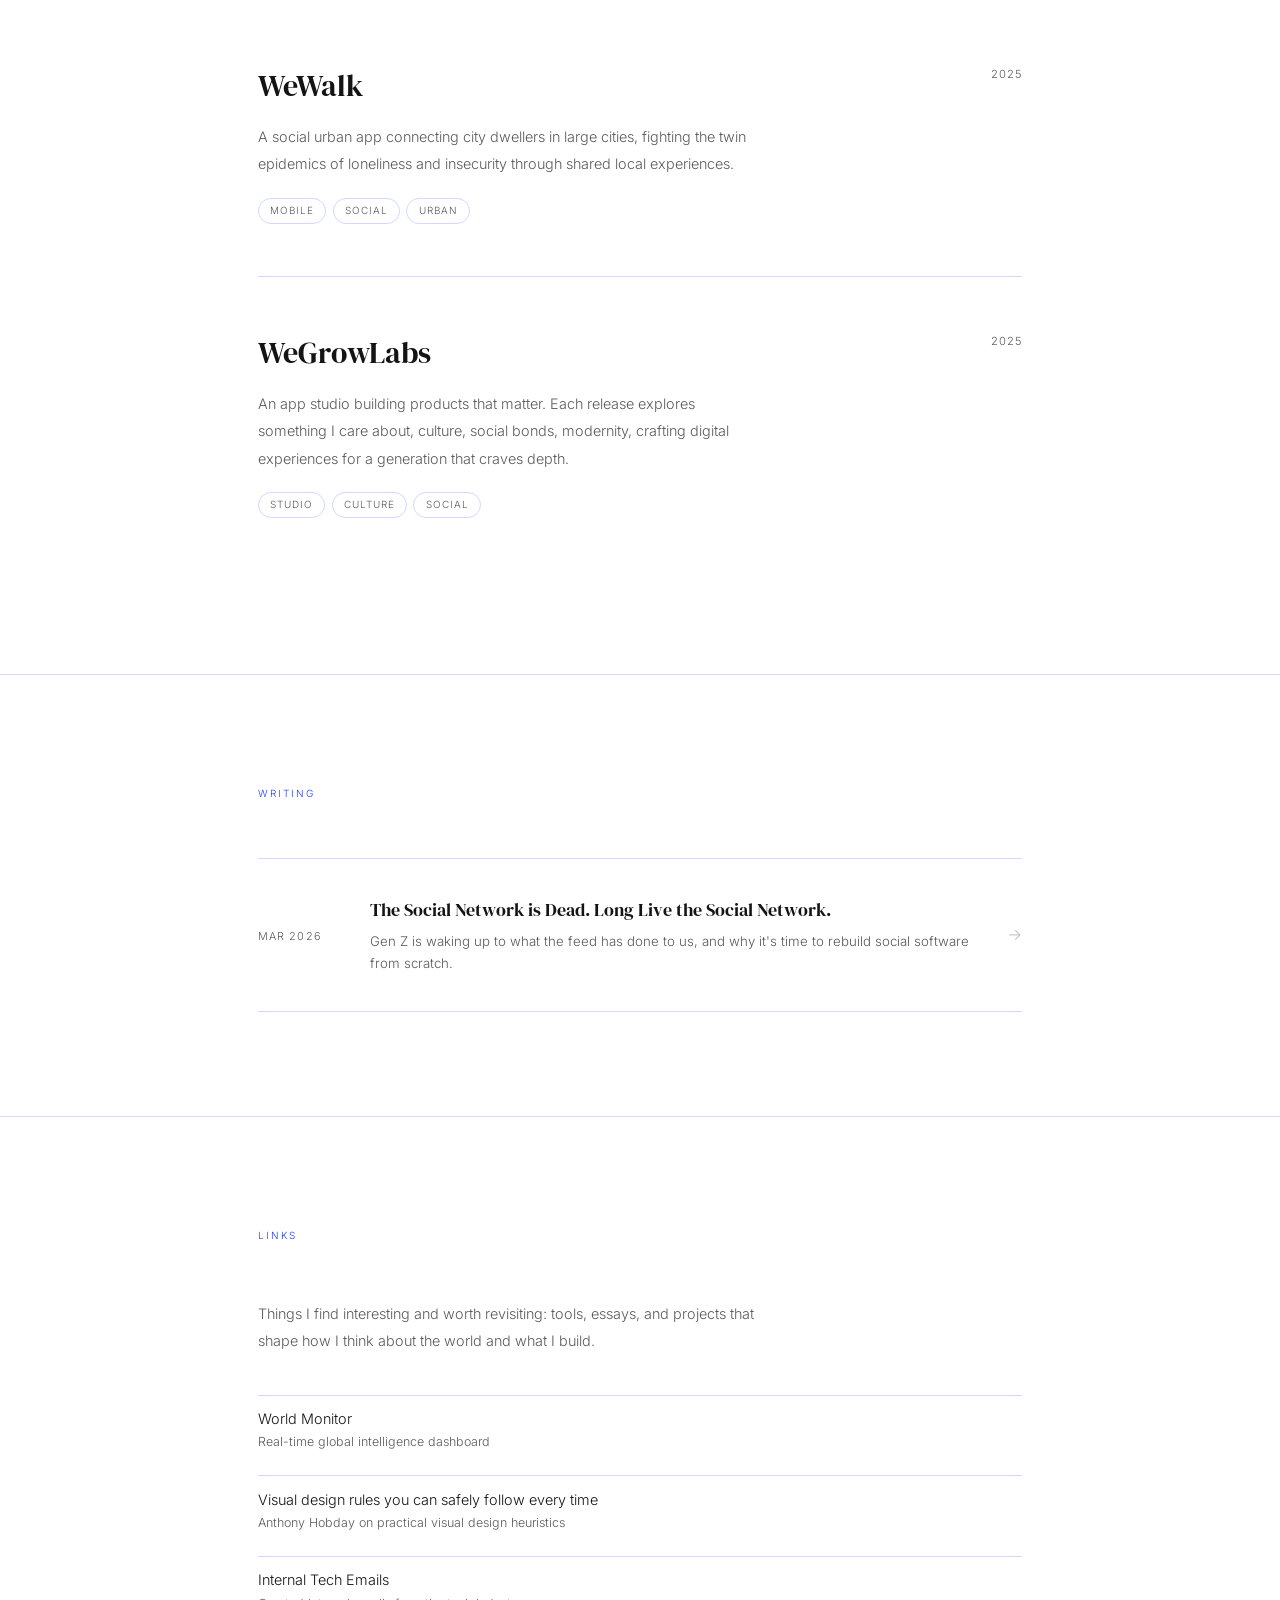
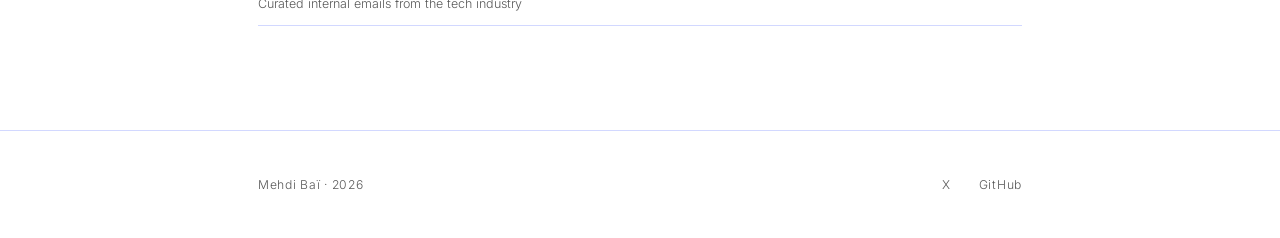
==== commit 0ef63ae3: "chore: switch favicon to personallogo2 Made-with: Cursor" ====
--- a/index.html
+++ b/index.html
@@ -8,8 +8,8 @@
   <link rel="preconnect" href="https://fonts.googleapis.com">
   <link rel="preconnect" href="https://fonts.gstatic.com" crossorigin>
   <link href="https://fonts.googleapis.com/css2?family=Inter:wght@300;400;500&family=DM+Serif+Display:ital@0;1&display=swap" rel="stylesheet">
-  <link rel="icon" type="image/png" href="personal%20logo.png">
-  <link rel="apple-touch-icon" href="personal%20logo.png">
+  <link rel="icon" type="image/png" href="personallogo2.png">
+  <link rel="apple-touch-icon" href="personallogo2.png">
   <link rel="stylesheet" href="style.css">
 </head>
 <body>
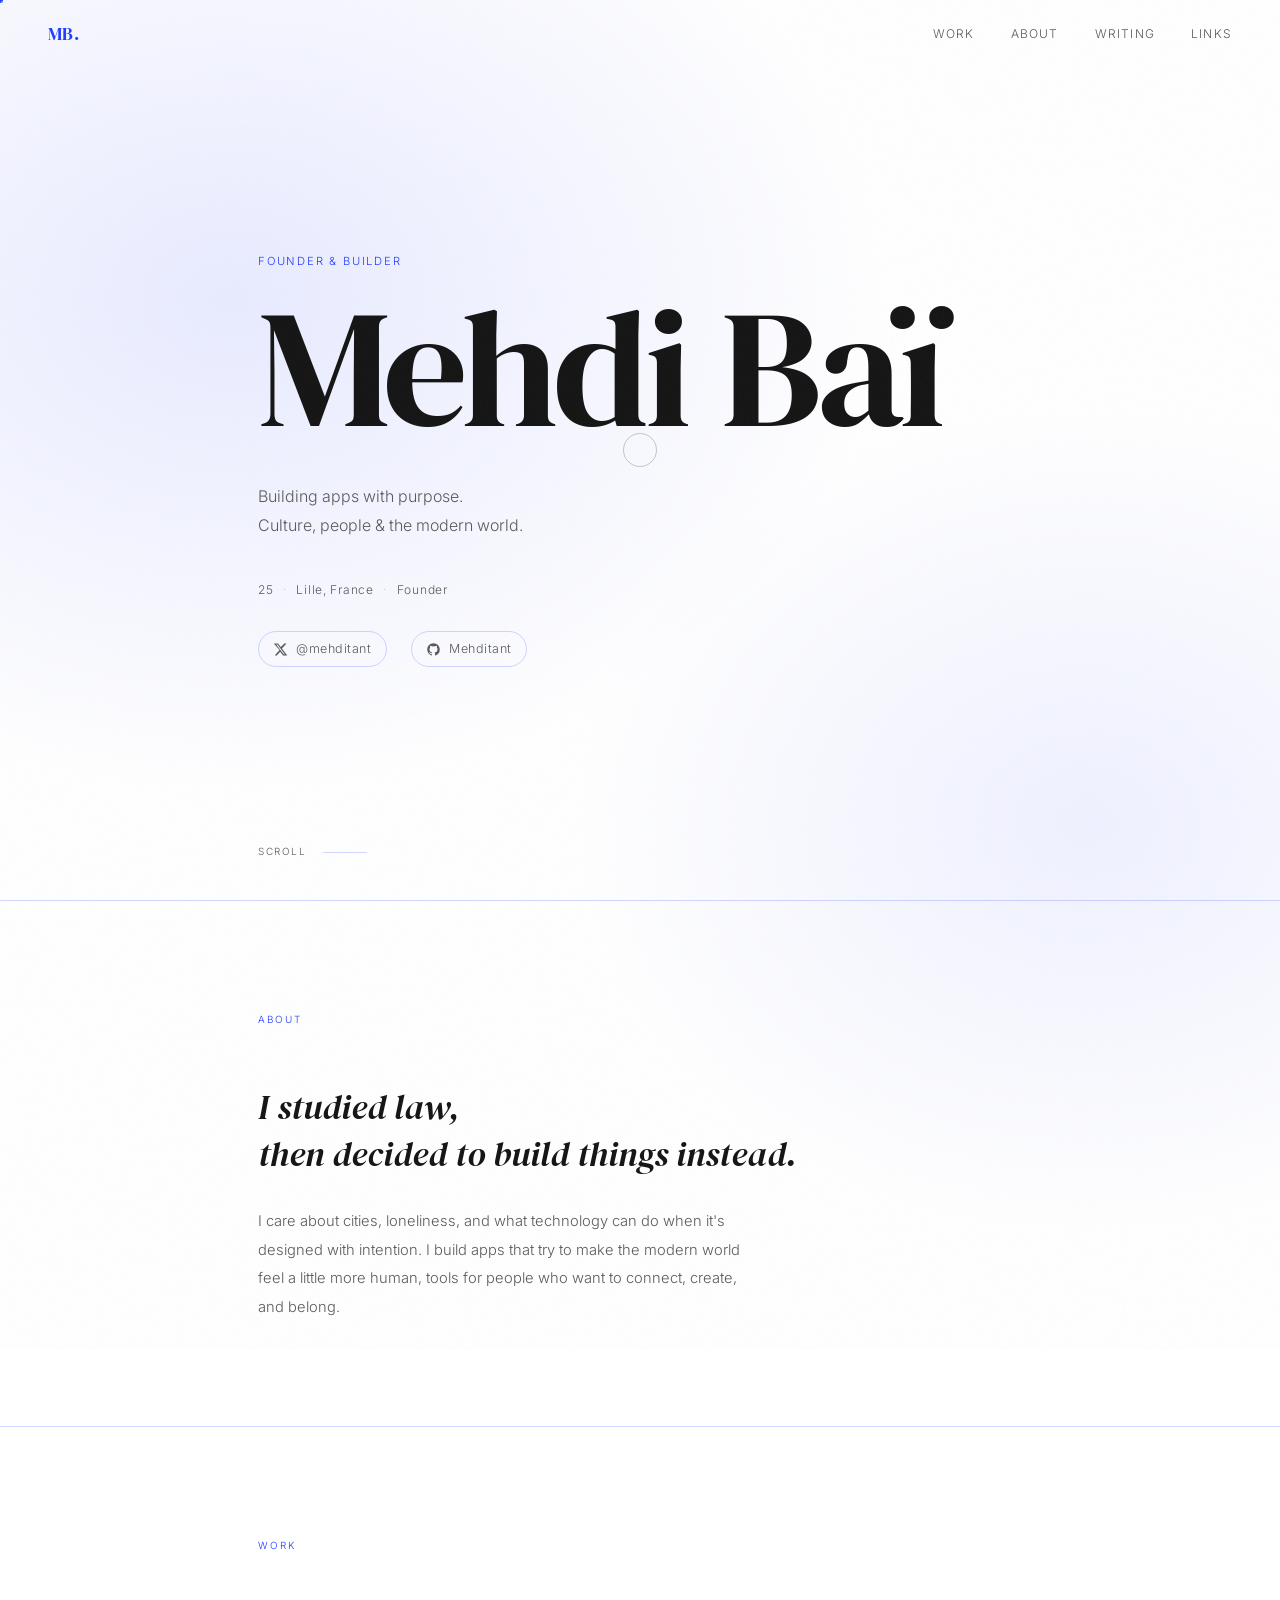
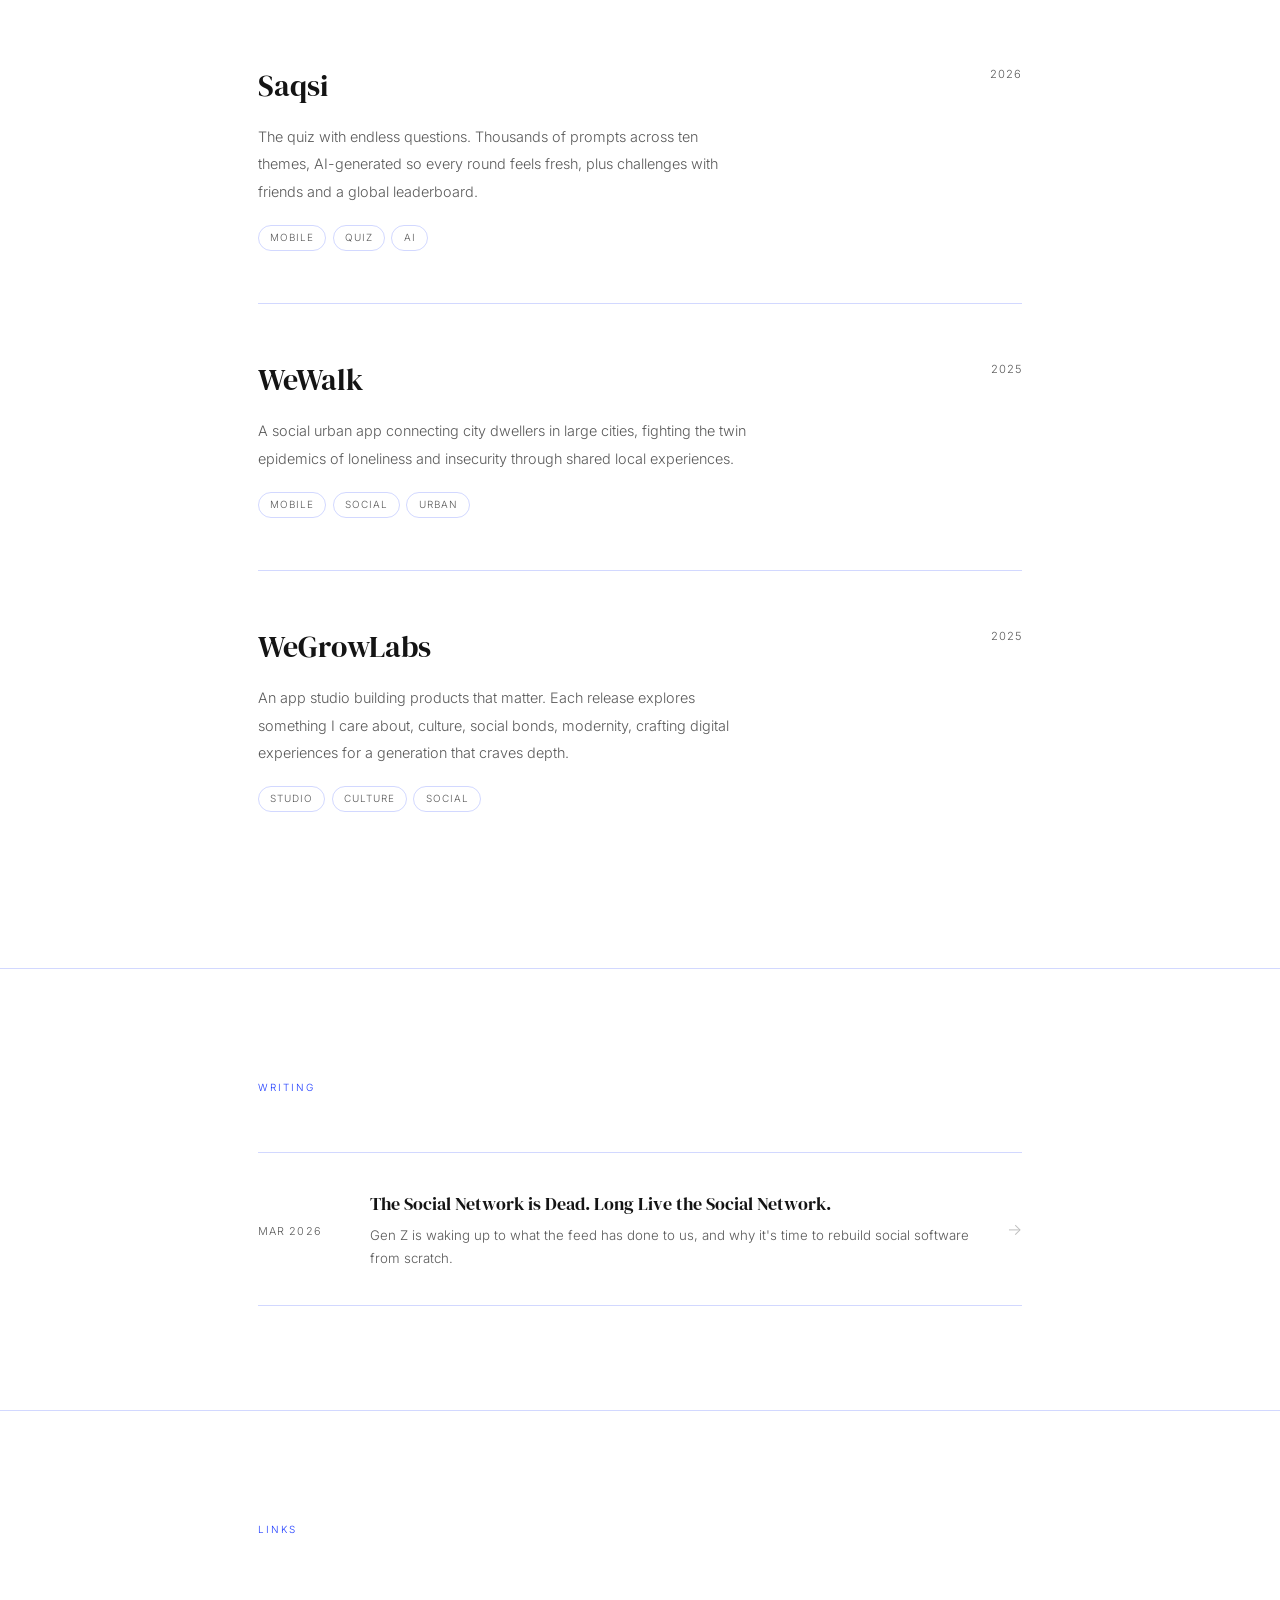
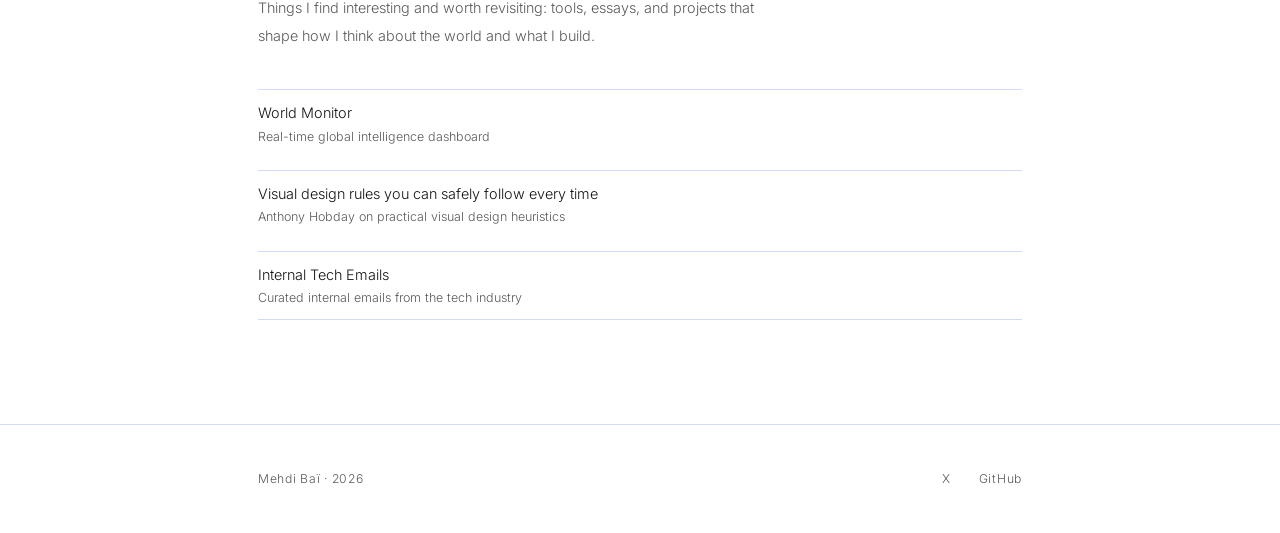
==== commit 0620ac89: "Add Saqsi to Work section (saqsi.org) Made-with: Cursor" ====
--- a/index.html
+++ b/index.html
@@ -83,6 +83,26 @@
         <div class="project reveal">
           <div class="project-top">
             <div class="project-info">
+              <h2 class="project-title"><a href="https://www.saqsi.org" target="_blank" rel="noopener">Saqsi</a></h2>
+              <p class="project-desc">
+                The quiz with endless questions. Thousands of prompts across ten themes, AI-generated so every round
+                feels fresh, plus challenges with friends and a global leaderboard.
+              </p>
+              <div class="project-tags">
+                <span>Mobile</span>
+                <span>Quiz</span>
+                <span>AI</span>
+              </div>
+            </div>
+            <span class="project-year">2026</span>
+          </div>
+        </div>
+
+        <div class="project-rule"></div>
+
+        <div class="project reveal">
+          <div class="project-top">
+            <div class="project-info">
               <h2 class="project-title"><a href="https://www.wewalkapp.co/fr" target="_blank" rel="noopener">WeWalk</a></h2>
               <p class="project-desc">
                 A social urban app connecting city dwellers in large cities, fighting the twin epidemics
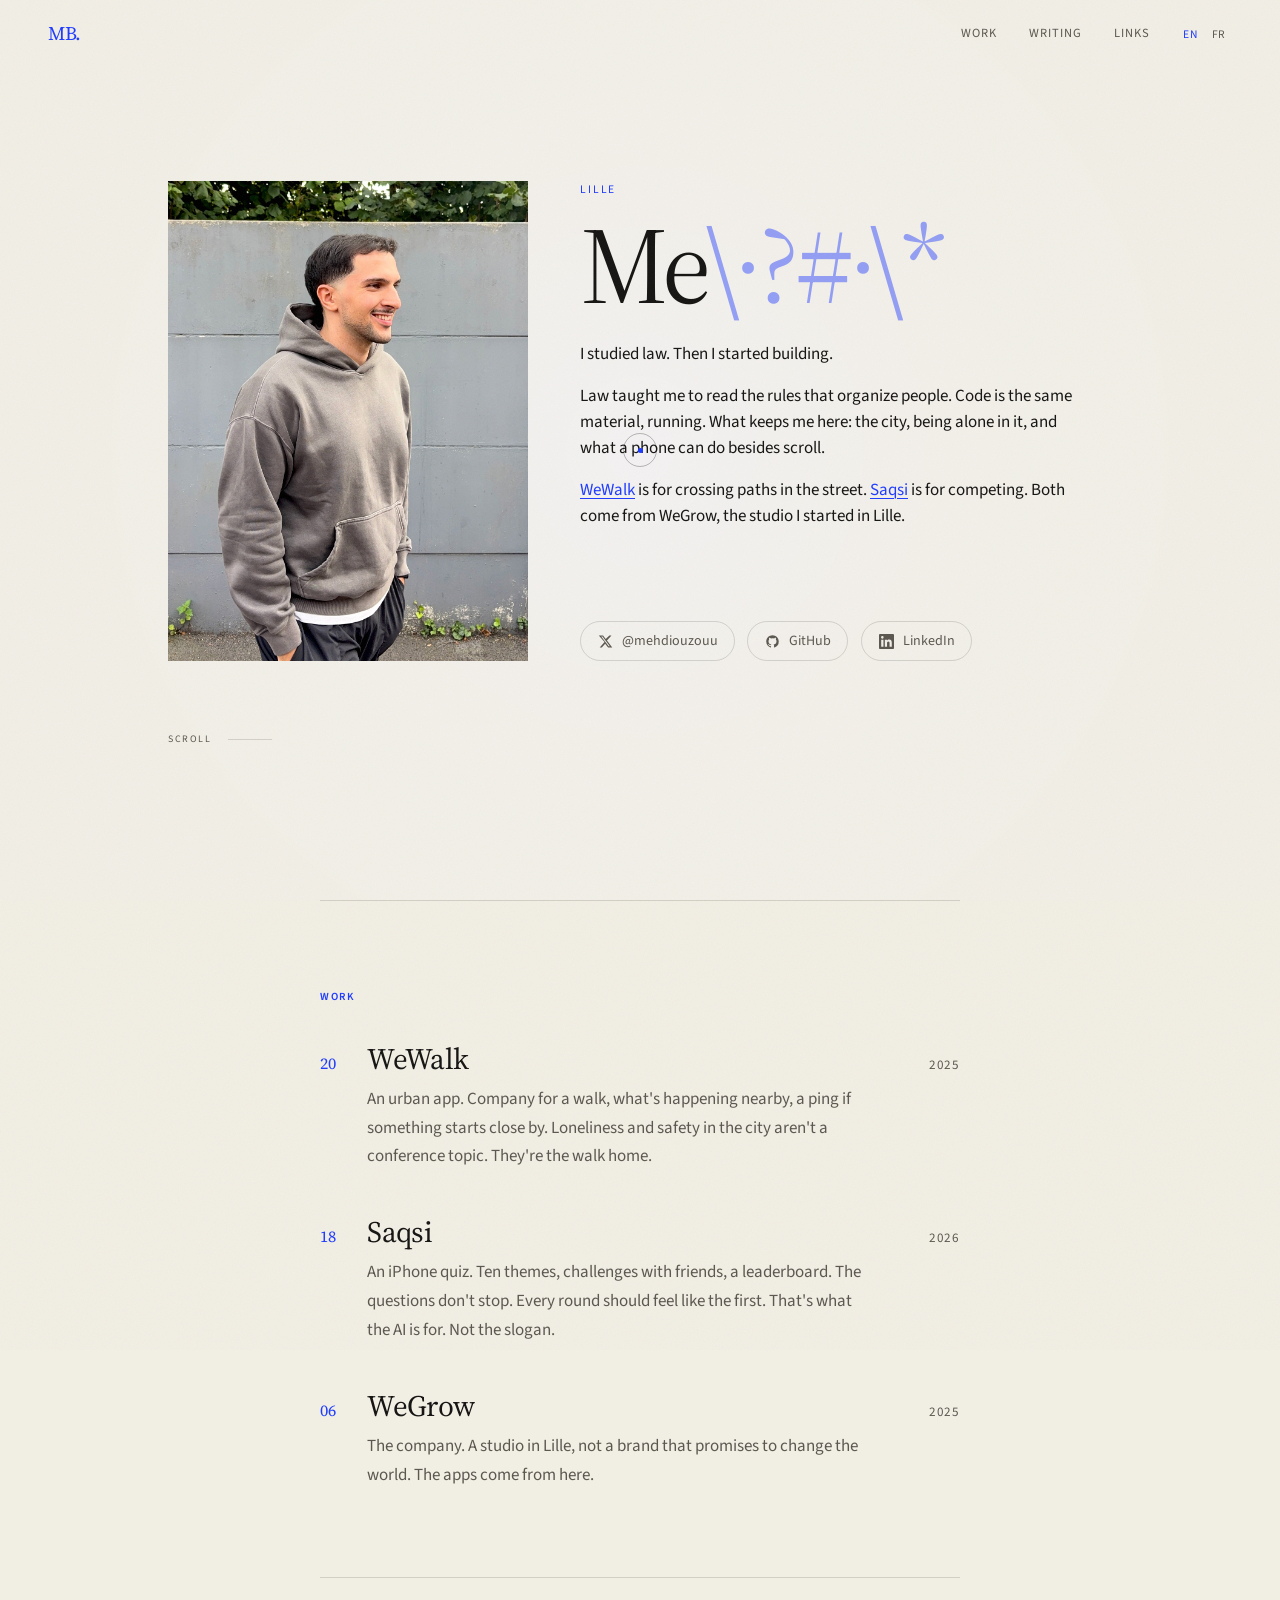
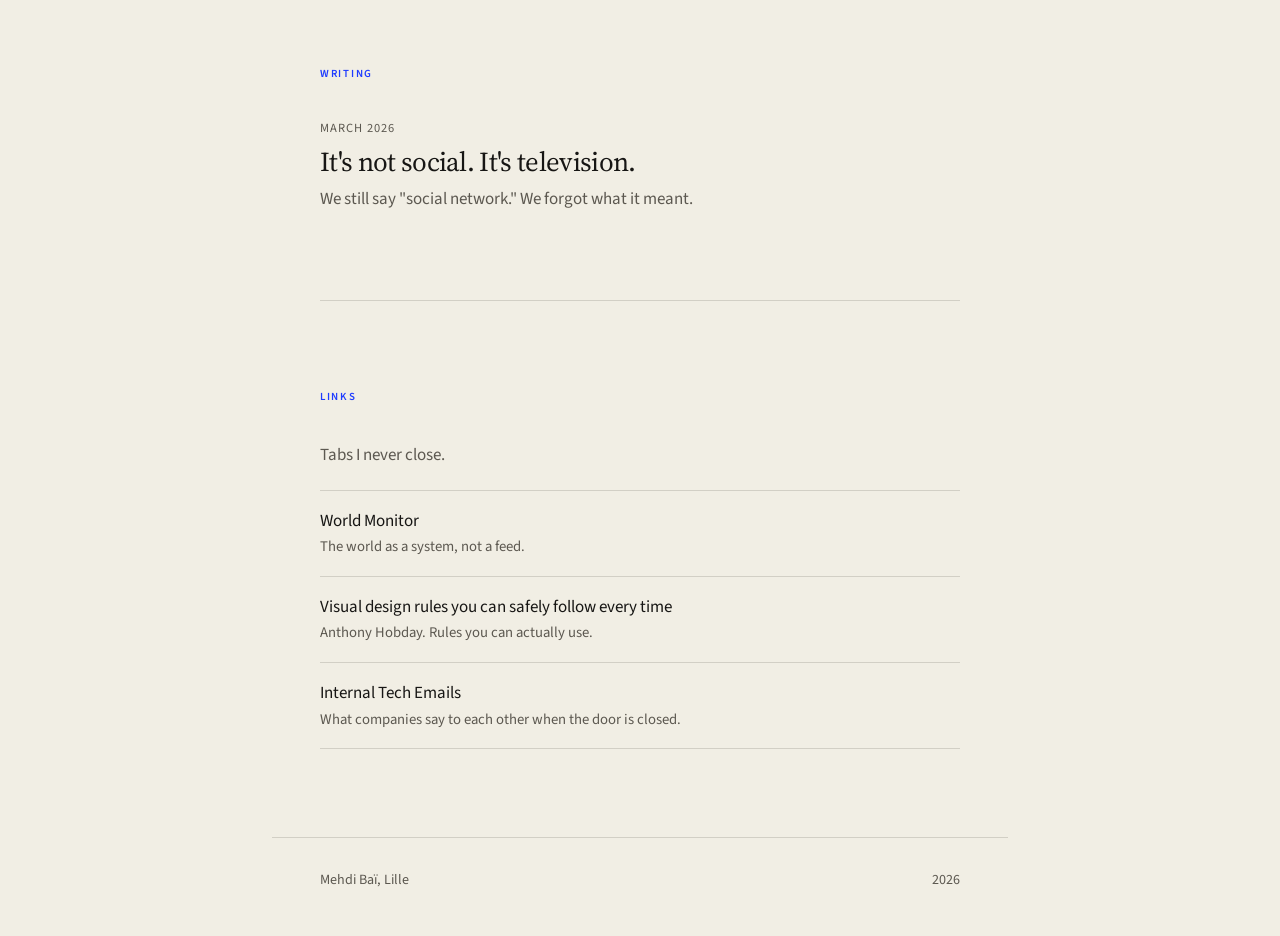
==== commit 82c80bca: "Redesign the personal site with bilingual copy and a more personal voice. Refresh layout, effects, p" ====
--- a/index.html
+++ b/index.html
@@ -3,201 +3,166 @@
 <head>
   <meta charset="UTF-8">
   <meta name="viewport" content="width=device-width, initial-scale=1.0">
-  <meta name="description" content="Mehdi Baï | Founder building apps with purpose. Culture, people & the modern world.">
+  <meta name="description" content="Mehdi Baï. Lille. I studied law, then started building. WeWalk, Saqsi, WeGrow.">
   <title>Mehdi Baï</title>
   <link rel="preconnect" href="https://fonts.googleapis.com">
   <link rel="preconnect" href="https://fonts.gstatic.com" crossorigin>
-  <link href="https://fonts.googleapis.com/css2?family=Inter:wght@300;400;500&family=DM+Serif+Display:ital@0;1&display=swap" rel="stylesheet">
+  <link href="https://fonts.googleapis.com/css2?family=Source+Sans+3:ital,wght@0,400;0,500;0,600;1,400&family=Source+Serif+4:ital,opsz,wght@0,8..60,400;0,8..60,600;1,8..60,400&display=swap" rel="stylesheet">
   <link rel="icon" type="image/png" href="personallogo2.png">
   <link rel="apple-touch-icon" href="personallogo2.png">
-  <link rel="stylesheet" href="style.css">
+  <link rel="stylesheet" href="style.css?v=14">
 </head>
-<body>
+<body data-page="home">
 
+  <canvas id="field" class="field" aria-hidden="true"></canvas>
+  <canvas id="ink" class="ink" aria-hidden="true"></canvas>
   <div class="grain" aria-hidden="true"></div>
-
+  <div class="reading-bar" id="reading-bar" aria-hidden="true"></div>
   <div class="cursor-dot" id="cursor-dot"></div>
   <div class="cursor-ring" id="cursor-ring"></div>
 
-  <nav id="nav">
-    <a href="#" class="nav-logo">MB.</a>
-    <div class="nav-links">
-      <a href="#work">Work</a>
-      <a href="#about">About</a>
-      <a href="#articles">Writing</a>
-      <a href="#links">Links</a>
+  <header class="site-header" id="nav">
+    <a href="index.html" class="wordmark">MB.</a>
+    <div class="header-end">
+      <nav>
+        <a href="#work" data-i18n="nav.work">Work</a>
+        <a href="#writing" data-i18n="nav.writing">Writing</a>
+        <a href="#links" data-i18n="nav.links">Links</a>
+      </nav>
+      <div class="lang-switch" role="group" aria-label="Language">
+        <button type="button" data-lang="en" aria-pressed="true">EN</button>
+        <button type="button" data-lang="fr" aria-pressed="false">FR</button>
+      </div>
     </div>
-  </nav>
+  </header>
 
   <section class="hero">
+    <figure class="hero-portrait">
+      <img src="mehdi.jpg" alt="Mehdi Baï" width="1200" height="1600" fetchpriority="high">
+    </figure>
     <div class="hero-content">
-      <span class="hero-eyebrow">Founder &amp; Builder</span>
+      <p class="place">Lille</p>
       <h1 class="hero-name" id="hero-name">Mehdi Baï</h1>
-      <p class="hero-desc">
-        Building apps with purpose.<br>
-        Culture, people &amp; the modern world.
-      </p>
-      <div class="hero-chips">
-        <span>25</span>
-        <span class="chip-dot">·</span>
-        <span>Lille, France</span>
-        <span class="chip-dot">·</span>
-        <span>Founder</span>
+      <div class="hero-copy">
+        <p data-i18n="hero.p1">I studied law. Then I started building.</p>
+        <p data-i18n="hero.p2">
+          Law taught me to read the rules that organize people.
+          Code is the same material, running.
+          What keeps me here: the city, being alone in it,
+          and what a phone can do besides scroll.
+        </p>
+        <p>
+          <a href="https://www.wewalkapp.co/fr">WeWalk</a><span data-i18n="hero.wewalk"> is for crossing paths in the street. </span>
+          <a href="https://www.saqsi.org">Saqsi</a><span data-i18n="hero.saqsi"> is for competing. </span>
+          <span data-i18n="hero.wegrow">Both come from WeGrow, the studio I started in Lille.</span>
+        </p>
       </div>
       <div class="hero-socials">
-        <a href="https://x.com/mehditant" target="_blank" rel="noopener" class="social-link">
-          <svg width="15" height="15" viewBox="0 0 24 24" fill="currentColor" aria-hidden="true"><path d="M18.244 2.25h3.308l-7.227 8.26 8.502 11.24H16.17l-4.714-6.231-5.401 6.231H2.747l7.73-8.835L1.254 2.25H8.08l4.253 5.622 5.911-5.622zm-1.161 17.52h1.833L7.084 4.126H5.117z"/></svg>
-          @mehditant
+        <a href="https://x.com/mehdiouzouu" target="_blank" rel="noopener" class="social-link" data-magnet>
+          <svg width="16" height="16" viewBox="0 0 24 24" fill="currentColor" aria-hidden="true"><path d="M18.244 2.25h3.308l-7.227 8.26 8.502 11.24H16.17l-4.714-6.231-5.401 6.231H2.747l7.73-8.835L1.254 2.25H8.08l4.253 5.622 5.911-5.622zm-1.161 17.52h1.833L7.084 4.126H5.117z"/></svg>
+          @mehdiouzouu
         </a>
-        <a href="https://github.com/Mehditant" target="_blank" rel="noopener" class="social-link">
-          <svg width="15" height="15" viewBox="0 0 24 24" fill="currentColor" aria-hidden="true"><path d="M12 2C6.477 2 2 6.484 2 12.017c0 4.425 2.865 8.18 6.839 9.504.5.092.682-.217.682-.483 0-.237-.008-.868-.013-1.703-2.782.605-3.369-1.343-3.369-1.343-.454-1.158-1.11-1.466-1.11-1.466-.908-.62.069-.608.069-.608 1.003.07 1.531 1.032 1.531 1.032.892 1.53 2.341 1.088 2.91.832.092-.647.35-1.088.636-1.338-2.22-.253-4.555-1.113-4.555-4.951 0-1.093.39-1.988 1.029-2.688-.103-.253-.446-1.272.098-2.65 0 0 .84-.27 2.75 1.026A9.564 9.564 0 0112 6.844c.85.004 1.705.115 2.504.337 1.909-1.296 2.747-1.027 2.747-1.027.546 1.379.202 2.398.1 2.651.64.7 1.028 1.595 1.028 2.688 0 3.848-2.339 4.695-4.566 4.943.359.309.678.92.678 1.855 0 1.338-.012 2.419-.012 2.747 0 .268.18.58.688.482A10.019 10.019 0 0022 12.017C22 6.484 17.522 2 12 2z"/></svg>
-          Mehditant
+        <a href="https://github.com/Mehditant" target="_blank" rel="noopener" class="social-link" data-magnet>
+          <svg width="16" height="16" viewBox="0 0 24 24" fill="currentColor" aria-hidden="true"><path d="M12 2C6.477 2 2 6.484 2 12.017c0 4.425 2.865 8.18 6.839 9.504.5.092.682-.217.682-.483 0-.237-.008-.868-.013-1.703-2.782.605-3.369-1.343-3.369-1.343-.454-1.158-1.11-1.466-1.11-1.466-.908-.62.069-.608.069-.608 1.003.07 1.531 1.032 1.531 1.032.892 1.53 2.341 1.088 2.91.832.092-.647.35-1.088.636-1.338-2.22-.253-4.555-1.113-4.555-4.951 0-1.093.39-1.988 1.029-2.688-.103-.253-.446-1.272.098-2.65 0 0 .84-.27 2.75 1.026A9.564 9.564 0 0112 6.844c.85.004 1.705.115 2.504.337 1.909-1.296 2.747-1.027 2.747-1.027.546 1.379.202 2.398.1 2.651.64.7 1.028 1.595 1.028 2.688 0 3.848-2.339 4.695-4.566 4.943.359.309.678.92.678 1.855 0 1.338-.012 2.419-.012 2.747 0 .268.18.58.688.482A10.019 10.019 0 0022 12.017C22 6.484 17.522 2 12 2z"/></svg>
+          GitHub
+        </a>
+        <a href="https://www.linkedin.com/in/mehdibai/" target="_blank" rel="noopener" class="social-link" data-magnet>
+          <svg width="16" height="16" viewBox="0 0 24 24" fill="currentColor" aria-hidden="true"><path d="M20.447 20.452h-3.554v-5.569c0-1.328-.027-3.037-1.852-3.037-1.853 0-2.136 1.445-2.136 2.939v5.667H9.351V9h3.414v1.561h.046c.477-.9 1.637-1.85 3.37-1.85 3.601 0 4.267 2.37 4.267 5.455v6.286zM5.337 7.433a2.062 2.062 0 01-2.063-2.065 2.064 2.064 0 112.063 2.065zm1.782 13.019H3.555V9h3.564v11.452zM22.225 0H1.771C.792 0 0 .774 0 1.729v20.542C0 23.227.792 24 1.771 24h20.451C23.2 24 24 23.227 24 22.271V1.729C24 .774 23.2 0 22.222 0h.003z"/></svg>
+          LinkedIn
         </a>
       </div>
     </div>
     <div class="hero-scroll-hint">
-      <span>Scroll</span>
+      <span data-i18n="scroll">Scroll</span>
       <div class="scroll-line"></div>
     </div>
   </section>
 
-  <section class="section" id="about">
-    <div class="container">
-      <span class="section-tag">About</span>
-      <div class="section-body">
-        <p class="pull-quote reveal">I studied law,<br>then decided to build things instead.</p>
-        <p class="body-copy reveal">
-          I care about cities, loneliness, and what technology can do when it's designed with intention.
-          I build apps that try to make the modern world feel a little more human, tools for people
-          who want to connect, create, and belong.
-        </p>
-      </div>
-    </div>
-  </section>
+  <main>
 
-  <section class="section" id="work">
-    <div class="container">
-      <span class="section-tag">Work</span>
-      <div class="projects">
+    <section class="block" id="work">
+      <h2 class="block-title" data-i18n="work.title">Work</h2>
+      <ol class="work">
+        <li class="reveal">
+          <div class="work-head">
+            <span class="work-num" data-spin="01">01</span>
+            <h3><a href="https://www.wewalkapp.co/fr" target="_blank" rel="noopener">WeWalk</a></h3>
+            <span class="work-year">2025</span>
+          </div>
+          <p data-i18n="work.wewalk">
+            An urban app. Company for a walk, what's happening nearby,
+            a ping if something starts close by. Loneliness and safety in the city aren't
+            a conference topic. They're the walk home.
+          </p>
+        </li>
+        <li class="reveal">
+          <div class="work-head">
+            <span class="work-num" data-spin="02">02</span>
+            <h3><a href="https://www.saqsi.org" target="_blank" rel="noopener">Saqsi</a></h3>
+            <span class="work-year">2026</span>
+          </div>
+          <p data-i18n="work.saqsi">
+            An iPhone quiz. Ten themes, challenges with friends, a leaderboard.
+            The questions don't stop. Every round should feel like the first.
+            That's what the AI is for. Not the slogan.
+          </p>
+        </li>
+        <li class="reveal">
+          <div class="work-head">
+            <span class="work-num" data-spin="03">03</span>
+            <h3>WeGrow</h3>
+            <span class="work-year">2025</span>
+          </div>
+          <p data-i18n="work.wegrow">
+            The company. A studio in Lille, not a brand that promises
+            to change the world. The apps come from here.
+          </p>
+        </li>
+      </ol>
+    </section>
 
-        <div class="project reveal">
-          <div class="project-top">
-            <div class="project-info">
-              <h2 class="project-title"><a href="https://www.saqsi.org" target="_blank" rel="noopener">Saqsi</a></h2>
-              <p class="project-desc">
-                The quiz with endless questions. Thousands of prompts across ten themes, AI-generated so every round
-                feels fresh, plus challenges with friends and a global leaderboard.
-              </p>
-              <div class="project-tags">
-                <span>Mobile</span>
-                <span>Quiz</span>
-                <span>AI</span>
-              </div>
-            </div>
-            <span class="project-year">2026</span>
-          </div>
-        </div>
+    <section class="block" id="writing">
+      <h2 class="block-title" data-i18n="writing.title">Writing</h2>
+      <a href="articles/gen-z-social-media.html" class="note reveal">
+        <span class="note-date" data-i18n="writing.date">March 2026</span>
+        <span class="note-title" data-i18n="writing.headline">It’s not social. It’s television.</span>
+        <span class="note-dek" data-i18n="writing.dek">We still say "social network." We forgot what it meant.</span>
+      </a>
+    </section>
 
-        <div class="project-rule"></div>
+    <section class="block" id="links">
+      <h2 class="block-title" data-i18n="links.title">Links</h2>
+      <p class="links-lead reveal" data-i18n="links.lead">Tabs I never close.</p>
+      <ul class="links">
+        <li class="reveal">
+          <a href="https://www.worldmonitor.app/?lat=20.0000&amp;lon=0.0000&amp;zoom=1.00&amp;view=global&amp;timeRange=7d&amp;layers=conflicts%2Cbases%2Chotspots%2Cnuclear%2Csanctions%2Cweather%2Ceconomic%2Cwaterways%2Coutages%2Cmilitary%2Cnatural%2CiranAttacks" target="_blank" rel="noopener">
+            <span class="link-name">World Monitor</span>
+            <span class="link-why" data-i18n="links.world">The world as a system, not a feed.</span>
+          </a>
+        </li>
+        <li class="reveal">
+          <a href="https://anthonyhobday.com/sideprojects/saferules/" target="_blank" rel="noopener">
+            <span class="link-name">Visual design rules you can safely follow every time</span>
+            <span class="link-why" data-i18n="links.hobday">Anthony Hobday. Rules you can actually use.</span>
+          </a>
+        </li>
+        <li class="reveal">
+          <a href="https://www.techemails.com/" target="_blank" rel="noopener">
+            <span class="link-name">Internal Tech Emails</span>
+            <span class="link-why" data-i18n="links.emails">What companies say to each other when the door is closed.</span>
+          </a>
+        </li>
+      </ul>
+    </section>
 
-        <div class="project reveal">
-          <div class="project-top">
-            <div class="project-info">
-              <h2 class="project-title"><a href="https://www.wewalkapp.co/fr" target="_blank" rel="noopener">WeWalk</a></h2>
-              <p class="project-desc">
-                A social urban app connecting city dwellers in large cities, fighting the twin epidemics
-                of loneliness and insecurity through shared local experiences.
-              </p>
-              <div class="project-tags">
-                <span>Mobile</span>
-                <span>Social</span>
-                <span>Urban</span>
-              </div>
-            </div>
-            <span class="project-year">2025</span>
-          </div>
-        </div>
-
-        <div class="project-rule"></div>
-
-        <div class="project reveal">
-          <div class="project-top">
-            <div class="project-info">
-              <h2 class="project-title">WeGrowLabs</h2>
-              <p class="project-desc">
-                An app studio building products that matter. Each release explores something I care about,
-                culture, social bonds, modernity, crafting digital experiences for a generation that craves depth.
-              </p>
-              <div class="project-tags">
-                <span>Studio</span>
-                <span>Culture</span>
-                <span>Social</span>
-              </div>
-            </div>
-            <span class="project-year">2025</span>
-          </div>
-        </div>
-
-      </div>
-    </div>
-  </section>
-
-  <section class="section" id="articles">
-    <div class="container">
-      <span class="section-tag">Writing</span>
-      <div class="articles-list">
-
-        <a href="articles/gen-z-social-media.html" class="article-item reveal">
-          <div class="article-meta">
-            <span class="article-date">Mar 2026</span>
-          </div>
-          <div class="article-body">
-            <h2 class="article-title">The Social Network is Dead. Long Live the Social Network.</h2>
-            <p class="article-excerpt">Gen Z is waking up to what the feed has done to us, and why it's time to rebuild social software from scratch.</p>
-          </div>
-          <span class="article-arrow">→</span>
-        </a>
-
-      </div>
-    </div>
-  </section>
-
-  <section class="section" id="links">
-    <div class="container">
-      <span class="section-tag">Links</span>
-      <div class="links-intro">
-        <p>
-          Things I find interesting and worth revisiting: tools, essays, and projects that shape how I think
-          about the world and what I build.
-        </p>
-      </div>
-      <div class="links-list">
-        <a href="https://www.worldmonitor.app/?lat=20.0000&amp;lon=0.0000&amp;zoom=1.00&amp;view=global&amp;timeRange=7d&amp;layers=conflicts%2Cbases%2Chotspots%2Cnuclear%2Csanctions%2Cweather%2Ceconomic%2Cwaterways%2Coutages%2Cmilitary%2Cnatural%2CiranAttacks" target="_blank" rel="noopener" class="link-item">
-          <span class="link-label">World Monitor</span>
-          <span class="link-meta">Real-time global intelligence dashboard</span>
-        </a>
-        <a href="https://anthonyhobday.com/sideprojects/saferules/" target="_blank" rel="noopener" class="link-item">
-          <span class="link-label">Visual design rules you can safely follow every time</span>
-          <span class="link-meta">Anthony Hobday on practical visual design heuristics</span>
-        </a>
-        <a href="https://www.techemails.com/" target="_blank" rel="noopener" class="link-item">
-          <span class="link-label">Internal Tech Emails</span>
-          <span class="link-meta">Curated internal emails from the tech industry</span>
-        </a>
-      </div>
-    </div>
-  </section>
+  </main>
 
   <footer>
-    <div class="container footer-inner">
-      <span class="footer-copy">Mehdi Baï · 2026</span>
-      <div class="footer-links">
-        <a href="https://x.com/mehditant" target="_blank" rel="noopener">X</a>
-        <a href="https://github.com/Mehditant" target="_blank" rel="noopener">GitHub</a>
-      </div>
-    </div>
+    <span>Mehdi Baï, Lille</span>
+    <span>2026</span>
   </footer>
 
-  <script src="script.js"></script>
+  <script src="i18n.js?v=4"></script>
+  <script src="script.js?v=8"></script>
 </body>
 </html>
--- a/style.css
+++ b/style.css
@@ -1,152 +1,270 @@
-/* ─── Reset ──────────────────────────────────────────────── */
 *, *::before, *::after { margin: 0; padding: 0; box-sizing: border-box; }
 
-/* ─── Variables ──────────────────────────────────────────── */
 :root {
-  --bg:      #ffffff;
-  --text:    #141414;
-  --muted:   #5a5a5a;
-  --accent:  #1f3cff; /* bleu roi */
-  --accent-rgb: 31, 60, 255;
-  --border:  rgba(var(--accent-rgb), 0.20);
-  --surface: rgba(var(--accent-rgb), 0.06);
-  --max-w:   860px;
-  --nav-h:   68px;
-  --sans:    'Inter', sans-serif;
-  --serif:   'DM Serif Display', serif;
-}
-
-/* ─── Base ───────────────────────────────────────────────── */
+  --bg: #f1eee4;
+  --ink: #171614;
+  --muted: #5c5850;
+  --blue: #1f3cff;
+  --blue-rgb: 31, 60, 255;
+  --line: rgba(23, 22, 20, 0.14);
+  --serif: "Source Serif 4", "Iowan Old Style", Palatino, "Palatino Linotype", serif;
+  --sans: "Source Sans 3", "Source Sans Pro", ui-sans-serif, system-ui, sans-serif;
+  --measure: 40rem;
+  --page: 3rem;
+  --nav-h: 68px;
+}
+
 html { scroll-behavior: smooth; }
 
 body {
-  background: radial-gradient(1200px 900px at 18% 8%, rgba(var(--accent-rgb), 0.10), rgba(var(--accent-rgb), 0) 55%),
-              radial-gradient(1000px 800px at 85% 22%, rgba(var(--accent-rgb), 0.07), rgba(var(--accent-rgb), 0) 52%),
-              var(--bg);
-  color: var(--text);
+  background: var(--bg);
+  color: var(--ink);
   font-family: var(--sans);
-  font-weight: 300;
-  font-size: 16px;
-  line-height: 1.6;
+  font-size: 1.0625rem;
+  font-weight: 400;
+  line-height: 1.55;
   min-height: 100vh;
   overflow-x: hidden;
   cursor: none;
 }
 
-::selection { background: rgba(var(--accent-rgb), 0.22); color: var(--text); }
-
-/* ─── Grain ──────────────────────────────────────────────── */
+.field,
+.ink {
+  position: fixed;
+  inset: 0;
+  width: 100%;
+  height: 100%;
+  pointer-events: none;
+}
+
+.field { z-index: 0; }
+.ink { z-index: 9998; }
+
+.reading-bar {
+  position: fixed;
+  top: 0;
+  left: 0;
+  height: 2px;
+  width: 100%;
+  background: var(--blue);
+  transform: scaleX(0);
+  transform-origin: left center;
+  z-index: 200;
+  pointer-events: none;
+  will-change: transform;
+}
+
+.hero,
+main,
+footer,
+.article {
+  position: relative;
+  z-index: 1;
+}
+
+::selection {
+  background: var(--blue);
+  color: #fff;
+}
+
+:focus-visible {
+  outline: 2px solid var(--blue);
+  outline-offset: 3px;
+}
+
+a {
+  color: var(--blue);
+  text-decoration-thickness: 1px;
+  text-underline-offset: 0.18em;
+}
+
+a:hover { color: var(--ink); }
+
 .grain {
   position: fixed;
   inset: -50%;
   width: 200%;
   height: 200%;
   background-image: url("data:image/svg+xml,%3Csvg xmlns='http://www.w3.org/2000/svg'%3E%3Cfilter id='n'%3E%3CfeTurbulence type='fractalNoise' baseFrequency='0.72' numOctaves='4' stitchTiles='stitch'/%3E%3C/filter%3E%3Crect width='100%25' height='100%25' filter='url(%23n)'/%3E%3C/svg%3E");
-  opacity: 0.038;
+  opacity: 0.028;
   pointer-events: none;
   z-index: 9999;
   animation: grain 7s steps(8) infinite;
 }
 
 @keyframes grain {
-  0%   { transform: translate(0,    0   ); }
-  12%  { transform: translate(-2%,  -3% ); }
-  25%  { transform: translate( 3%,   1% ); }
-  37%  { transform: translate(-1%,   4% ); }
-  50%  { transform: translate( 2%,  -2% ); }
-  62%  { transform: translate(-3%,   1% ); }
-  75%  { transform: translate( 1%,  -3% ); }
-  87%  { transform: translate(-2%,   2% ); }
-  100% { transform: translate(0,    0   ); }
-}
-
-/* ─── Custom Cursor ──────────────────────────────────────── */
+  0%   { transform: translate(0, 0); }
+  12%  { transform: translate(-2%, -3%); }
+  25%  { transform: translate(3%, 1%); }
+  37%  { transform: translate(-1%, 4%); }
+  50%  { transform: translate(2%, -2%); }
+  62%  { transform: translate(-3%, 1%); }
+  75%  { transform: translate(1%, -3%); }
+  87%  { transform: translate(-2%, 2%); }
+  100% { transform: translate(0, 0); }
+}
+
 .cursor-dot,
 .cursor-ring {
   position: fixed;
-  top: 0; left: 0;
+  top: 0;
+  left: 0;
   pointer-events: none;
   z-index: 10000;
   border-radius: 50%;
-  transform: translate(-50%, -50%);
-  will-change: left, top;
+  will-change: transform;
 }
 
 .cursor-dot {
-  width: 5px; height: 5px;
-  background: var(--accent);
-  transition: transform 0.1s ease, background 0.25s ease;
+  width: 5px;
+  height: 5px;
+  background: var(--blue);
+  margin-left: -2.5px;
+  margin-top: -2.5px;
 }
 
 .cursor-ring {
-  width: 34px; height: 34px;
-  border: 1px solid rgba(20, 20, 20, 0.22);
-  transition: width 0.3s ease, height 0.3s ease, border-color 0.3s ease;
-}
-
-body.cursor-hover .cursor-dot  { transform: translate(-50%, -50%) scale(0); }
-body.cursor-hover .cursor-ring { width: 52px; height: 52px; border-color: rgba(var(--accent-rgb), 0.35); }
-
-/* ─── Navigation ─────────────────────────────────────────── */
-nav {
+  width: 34px;
+  height: 34px;
+  margin-left: -17px;
+  margin-top: -17px;
+  border: 1px solid rgba(23, 22, 20, 0.28);
+}
+
+body.cursor-hover .cursor-dot { opacity: 0; }
+body.cursor-hover .cursor-ring { border-color: rgba(var(--blue-rgb), 0.5); }
+
+.site-header {
   position: fixed;
-  top: 0; left: 0; right: 0;
+  top: 0;
+  left: 0;
+  right: 0;
   z-index: 100;
   height: var(--nav-h);
   display: flex;
   align-items: center;
   justify-content: space-between;
-  padding: 0 3rem;
-  transition: background 0.4s ease, border-color 0.4s ease;
-}
-
-nav.scrolled {
-  background: rgba(255, 255, 255, 0.82);
+  padding: 0 var(--page);
+  transition: background 0.4s ease, border-color 0.4s ease, backdrop-filter 0.4s ease;
+}
+
+.site-header.is-stuck {
+  background: rgba(241, 238, 228, 0.82);
   backdrop-filter: blur(14px);
   -webkit-backdrop-filter: blur(14px);
-  border-bottom: 1px solid var(--border);
-}
-
-.nav-logo {
+  border-bottom: 1px solid var(--line);
+}
+
+.wordmark {
   font-family: var(--serif);
-  font-size: 1.15rem;
-  color: var(--accent);
+  font-size: 1.2rem;
+  font-weight: 400;
+  color: var(--blue);
   text-decoration: none;
-  letter-spacing: 0.02em;
-}
-
-.nav-links { display: flex; gap: 2.25rem; }
-
-.nav-links a {
-  font-size: 0.75rem;
-  letter-spacing: 0.1em;
+  letter-spacing: -0.02em;
+}
+
+.wordmark:hover { color: var(--ink); }
+
+.header-end {
+  display: flex;
+  align-items: center;
+  gap: 1.75rem;
+}
+
+.site-header nav {
+  display: flex;
+  gap: 2rem;
+}
+
+.site-header nav a {
+  color: var(--muted);
+  text-decoration: none;
+  font-size: 0.78rem;
+  letter-spacing: 0.08em;
   text-transform: uppercase;
-  color: var(--muted);
-  text-decoration: none;
-  transition: color 0.25s ease;
-}
-
-.nav-links a:hover { color: var(--accent); }
-
-/* ─── Hero ───────────────────────────────────────────────── */
+}
+
+.site-header nav a:hover { color: var(--blue); }
+
+.lang-switch {
+  display: flex;
+  align-items: center;
+  gap: 0.15rem;
+}
+
+.lang-switch button {
+  appearance: none;
+  background: none;
+  border: 0;
+  padding: 0.15rem 0.35rem;
+  font-family: var(--sans);
+  font-size: 0.72rem;
+  letter-spacing: 0.08em;
+  color: var(--muted);
+  cursor: none;
+}
+
+.lang-switch button.is-on { color: var(--blue); }
+.lang-switch button:hover { color: var(--ink); }
+
 .hero {
+  display: grid;
+  grid-template-columns: 360px minmax(0, 1fr);
+  gap: 3.25rem;
+  align-items: start;
+  align-content: center;
+  max-width: 1040px;
+  margin: 0 auto;
   min-height: 100vh;
+  padding: calc(var(--nav-h) + 2rem) var(--page) 4.5rem;
+  position: relative;
+}
+
+.hero-portrait {
+  margin: 0;
+  width: 360px;
+  height: 480px;
+  aspect-ratio: 3 / 4;
+  flex-shrink: 0;
+  align-self: start;
+  overflow: hidden;
+  background: #cfcbc3;
+  opacity: 0;
+  animation: fadeUp 0.9s ease 0.2s forwards;
+}
+
+.hero-portrait img {
+  width: 100%;
+  height: 100%;
+  object-fit: cover;
+  object-position: 48% 8%;
+  display: block;
+  filter: grayscale(0.12) contrast(1.05);
+  transform: scale(1.01);
+  transition: transform 1.2s ease, filter 0.7s ease;
+}
+
+.hero-portrait:hover img {
+  transform: scale(1.04);
+  filter: grayscale(0) contrast(1.04);
+}
+
+.hero-content {
   display: flex;
   flex-direction: column;
-  justify-content: center;
-  padding: var(--nav-h) 3rem 3rem;
-  max-width: var(--max-w);
-  margin: 0 auto;
+  min-height: 480px;
+  padding: 0;
   position: relative;
-}
-
-.hero-eyebrow {
-  display: block;
-  font-size: 0.7rem;
+  min-width: 0;
+}
+
+.place {
+  font-size: 0.72rem;
   letter-spacing: 0.16em;
   text-transform: uppercase;
-  color: var(--accent);
-  margin-bottom: 1.5rem;
+  color: var(--blue);
+  margin-bottom: 1.15rem;
   opacity: 0;
   animation: fadeUp 0.7s ease 0.2s forwards;
 }
@@ -154,72 +272,77 @@
 .hero-name {
   font-family: var(--serif);
   font-weight: 400;
-  font-size: clamp(5.5rem, 13.5vw, 10.5rem);
+  font-size: clamp(3.8rem, 8.5vw, 7.2rem);
   line-height: 0.88;
-  letter-spacing: -0.025em;
-  color: var(--text);
-  margin-bottom: 2.5rem;
+  letter-spacing: -0.035em;
+  color: var(--ink);
+  margin-bottom: 1.75rem;
   min-height: 0.88em;
-}
-
-.hero-desc {
-  font-size: 1rem;
-  color: var(--muted);
-  line-height: 1.8;
-  max-width: 340px;
-  margin-bottom: 2.5rem;
+  overflow: visible;
+}
+
+.hero-name .char {
+  display: inline-block;
+  will-change: transform;
+}
+
+.hero-copy {
+  display: grid;
+  gap: 0.95rem;
+  max-width: 32rem;
+  margin-bottom: 0;
   opacity: 0;
   animation: fadeUp 0.7s ease 0.85s forwards;
 }
 
-.hero-chips {
-  display: flex;
-  align-items: center;
-  gap: 0.6rem;
-  font-size: 0.75rem;
-  color: var(--muted);
-  letter-spacing: 0.06em;
+.hero-copy p { color: var(--ink); }
+
+.hero-socials {
+  display: flex;
+  gap: 0.75rem;
+  flex-wrap: wrap;
+  margin-top: auto;
+  padding-top: 1.75rem;
   opacity: 0;
-  animation: fadeUp 0.7s ease 1.05s forwards;
-}
-
-.chip-dot { opacity: 0.3; }
-
-.hero-socials {
-  display: flex;
-  gap: 1.5rem;
-  margin-top: 2rem;
-  opacity: 0;
-  animation: fadeUp 0.7s ease 1.2s forwards;
+  animation: fadeUp 0.7s ease 1.15s forwards;
 }
 
 .social-link {
   display: inline-flex;
   align-items: center;
-  gap: 0.5rem;
-  font-size: 0.78rem;
-  letter-spacing: 0.04em;
+  gap: 0.55rem;
+  height: 2.5rem;
+  padding: 0 1.05rem;
+  font-size: 0.88rem;
+  line-height: 1;
   color: var(--muted);
   text-decoration: none;
-  border: 1px solid var(--border);
-  padding: 0.45rem 0.9rem;
+  border: 1px solid var(--line);
   border-radius: 100px;
   transition: color 0.25s ease, border-color 0.25s ease, background 0.25s ease;
 }
 
+.social-link svg {
+  width: 15px;
+  height: 15px;
+  flex-shrink: 0;
+  display: block;
+}
+
 .social-link:hover {
-  color: var(--accent);
-  border-color: rgba(var(--accent-rgb), 0.3);
-  background: var(--surface);
-}
+  color: var(--blue);
+  border-color: rgba(var(--blue-rgb), 0.35);
+  background: rgba(var(--blue-rgb), 0.06);
+}
+
+.social-link[data-magnet] { will-change: transform; }
 
 .hero-scroll-hint {
-  position: absolute;
-  bottom: 2.5rem;
-  left: 3rem;
+  grid-column: 1;
   display: flex;
   align-items: center;
   gap: 1rem;
+  margin-top: 1.15rem;
   opacity: 0;
   animation: fadeUp 0.7s ease 1.5s forwards;
 }
@@ -234,13 +357,13 @@
 .scroll-line {
   width: 44px;
   height: 1px;
-  background: var(--border);
+  background: var(--line);
   position: relative;
   overflow: hidden;
 }
 
 .scroll-line::after {
-  content: '';
+  content: "";
   position: absolute;
   inset: 0;
   background: var(--muted);
@@ -250,247 +373,169 @@
 
 @keyframes scanLine {
   0%   { transform: translateX(-100%); }
-  50%  { transform: translateX(0);     }
-  100% { transform: translateX(100%);  }
-}
-
-/* ─── Sections ───────────────────────────────────────────── */
-.section {
-  border-top: 1px solid var(--border);
-  padding: 6.5rem 0;
-}
-
-.container {
-  max-width: var(--max-w);
+  50%  { transform: translateX(0); }
+  100% { transform: translateX(100%); }
+}
+
+@keyframes fadeUp {
+  from { opacity: 0; transform: translateY(14px); }
+  to   { opacity: 1; transform: translateY(0); }
+}
+
+main {
+  max-width: calc(var(--measure) + 2 * var(--page));
   margin: 0 auto;
-  padding: 0 3rem;
-}
-
-.section-tag {
-  display: inline-block;
-  font-size: 0.62rem;
-  letter-spacing: 0.2em;
+  padding: 0 var(--page);
+}
+
+.block {
+  padding: 5.5rem 0;
+  border-top: 1px solid var(--line);
+}
+
+.block-title {
+  font-size: 0.68rem;
+  font-weight: 600;
+  letter-spacing: 0.16em;
   text-transform: uppercase;
-  color: var(--accent);
-  margin-bottom: 3.5rem;
-}
-
-/* ─── About ──────────────────────────────────────────────── */
-.section-body { display: grid; gap: 1.75rem; }
-
-.pull-quote {
+  color: var(--blue);
+  margin-bottom: 2.25rem;
+}
+
+.work {
+  list-style: none;
+  display: grid;
+  gap: 2.75rem;
+  perspective: 900px;
+}
+
+.work li {
+  --rx: 0deg;
+  --ry: 0deg;
+  transform-style: preserve-3d;
+}
+
+.work li.visible {
+  transform: translateY(0) rotateX(var(--rx)) rotateY(var(--ry));
+}
+
+.work-head {
+  display: grid;
+  grid-template-columns: 2.2rem 1fr auto;
+  gap: 0.75rem;
+  align-items: baseline;
+  margin-bottom: 0.55rem;
+}
+
+.work-num {
   font-family: var(--serif);
-  font-style: italic;
-  font-size: clamp(1.65rem, 2.8vw, 2.2rem);
-  line-height: 1.35;
-  color: var(--text);
-  max-width: 540px;
-}
-
-.body-copy {
-  font-size: 0.92rem;
-  color: var(--muted);
-  line-height: 1.95;
-  max-width: 500px;
-}
-
-/* ─── Work ───────────────────────────────────────────────── */
-.projects { display: grid; }
-
-.project-rule { height: 1px; background: var(--border); }
-
-.project { padding: 3.25rem 0; }
-
-.project-top {
-  display: flex;
-  justify-content: space-between;
-  align-items: flex-start;
-  gap: 2rem;
-}
-
-.project-info { flex: 1; }
-
-.project-title {
+  font-size: 1rem;
+  color: var(--blue);
+  font-variant-numeric: tabular-nums;
+}
+
+.work h3 {
   font-family: var(--serif);
+  font-size: 1.85rem;
   font-weight: 400;
-  font-size: 1.9rem;
-  color: var(--text);
-  margin-bottom: 0.8rem;
-  transition: color 0.3s ease;
-}
-
-.project-title a {
-  color: inherit;
+  letter-spacing: -0.02em;
+  line-height: 1.15;
+}
+
+.work h3 a {
+  color: var(--ink);
   text-decoration: none;
   transition: color 0.3s ease;
 }
 
-.project:hover .project-title { color: var(--accent); }
-.project:hover .project-title a { color: var(--accent); }
-
-.project-desc {
-  font-size: 0.9rem;
-  color: var(--muted);
-  line-height: 1.9;
-  max-width: 490px;
-  margin-bottom: 1.25rem;
-}
-
-.project-tags { display: flex; gap: 0.4rem; flex-wrap: wrap; }
-
-.project-tags span {
-  font-size: 0.62rem;
-  letter-spacing: 0.1em;
+.work li:hover h3 a,
+.work li:hover h3 { color: var(--blue); }
+
+.work-year {
+  font-size: 0.82rem;
+  letter-spacing: 0.06em;
+  color: var(--muted);
+}
+
+.work p {
+  color: var(--muted);
+  max-width: 34rem;
+  padding-left: calc(2.2rem + 0.75rem);
+  line-height: 1.7;
+}
+
+.note {
+  display: grid;
+  gap: 0.45rem;
+  text-decoration: none;
+  color: inherit;
+}
+
+.note:hover .note-title { color: var(--blue); }
+
+.note-date {
+  font-size: 0.78rem;
+  letter-spacing: 0.08em;
   text-transform: uppercase;
-  padding: 0.25rem 0.7rem;
-  border: 1px solid var(--border);
-  color: var(--muted);
-  border-radius: 100px;
-  transition: border-color 0.3s ease, color 0.3s ease;
-}
-
-.project:hover .project-tags span {
-  border-color: rgba(var(--accent-rgb), 0.24);
-  color: var(--accent);
-}
-
-.project-year {
-  font-size: 0.7rem;
-  letter-spacing: 0.1em;
-  color: var(--muted);
-  white-space: nowrap;
-  padding-top: 0.3rem;
-}
-
-/* ─── Articles ───────────────────────────────────────────── */
-.articles-list { display: grid; }
-
-.article-item {
+  color: var(--muted);
+}
+
+.note-title {
+  font-family: var(--serif);
+  font-size: 1.7rem;
+  letter-spacing: -0.025em;
+  line-height: 1.2;
+  color: var(--ink);
+  transition: color 0.25s ease;
+}
+
+.note-dek {
+  color: var(--muted);
+  max-width: 32rem;
+}
+
+.links-lead {
+  color: var(--muted);
+  margin-bottom: 1.35rem;
+}
+
+.links {
+  list-style: none;
+  border-top: 1px solid var(--line);
+}
+
+.links a {
   display: grid;
-  grid-template-columns: 80px 1fr auto;
-  align-items: center;
-  gap: 2rem;
-  padding: 2.25rem 0;
-  border-bottom: 1px solid var(--border);
+  gap: 0.15rem;
+  padding: 1.05rem 0;
+  border-bottom: 1px solid var(--line);
   text-decoration: none;
-  transition: background 0.25s ease;
-}
-
-.article-item:first-child { border-top: 1px solid var(--border); }
-
-.article-item:hover .article-title { color: var(--accent); }
-.article-item:hover .article-arrow { transform: translateX(5px); opacity: 1; }
- .article-item:hover { background: var(--surface); }
-
-.article-date {
-  font-size: 0.68rem;
-  letter-spacing: 0.1em;
-  text-transform: uppercase;
-  color: var(--muted);
-  white-space: nowrap;
-}
-
-.article-title {
-  font-family: var(--serif);
-  font-weight: 400;
-  font-size: 1.15rem;
-  color: var(--text);
-  margin-bottom: 0.35rem;
-  transition: color 0.25s ease;
-}
-
-.article-excerpt {
-  font-size: 0.83rem;
-  color: var(--muted);
-  line-height: 1.7;
-}
-
-.article-arrow {
-  font-size: 1rem;
-  color: var(--muted);
-  opacity: 0.4;
-  transition: transform 0.25s ease, opacity 0.25s ease;
-}
-
-/* ─── Links ──────────────────────────────────────────────── */
-.links-intro {
-  max-width: 520px;
-  margin-bottom: 2.5rem;
-}
-
-.links-intro p {
-  font-size: 0.9rem;
-  color: var(--muted);
-  line-height: 1.9;
-}
-
-.links-list {
-  display: grid;
-  gap: 0.75rem;
-}
-
-.link-item {
-  display: flex;
-  flex-direction: column;
-  gap: 0.15rem;
-  padding: 0.7rem 0;
-  border-top: 1px solid var(--border);
-  text-decoration: none;
-}
-
-.link-item:last-child {
-  border-bottom: 1px solid var(--border);
-}
-
-.link-label {
-  font-size: 0.9rem;
-  color: var(--text);
-}
-
-.link-meta {
-  font-size: 0.78rem;
-  color: var(--muted);
-}
-
-@media (max-width: 640px) {
-  .article-item {
-    grid-template-columns: 1fr;
-    gap: 0.6rem;
-  }
-  .article-arrow { display: none; }
-}
-
-/* ─── Footer ─────────────────────────────────────────────── */
+  color: inherit;
+  transition: padding-left 0.3s ease;
+}
+
+.links a:hover { padding-left: 0.4rem; }
+.links a:hover .link-name { color: var(--blue); }
+
+.link-name { color: var(--ink); }
+
+.link-why {
+  font-size: 0.92rem;
+  color: var(--muted);
+}
+
 footer {
-  border-top: 1px solid var(--border);
-  padding: 2.75rem 0;
-}
-
-.footer-inner {
+  max-width: calc(var(--measure) + 2 * var(--page));
+  margin: 0 auto;
+  padding: 2rem var(--page) 2.75rem;
   display: flex;
   justify-content: space-between;
-  align-items: center;
-}
-
-.footer-copy {
-  font-size: 0.76rem;
-  color: var(--muted);
-  letter-spacing: 0.06em;
-}
-
-.footer-links { display: flex; gap: 1.75rem; }
-
-.footer-links a {
-  font-size: 0.76rem;
-  color: var(--muted);
-  text-decoration: none;
-  letter-spacing: 0.06em;
-  transition: color 0.25s ease;
-}
-
-.footer-links a:hover { color: var(--text); }
-
-/* ─── Reveal ─────────────────────────────────────────────── */
+  gap: 1rem;
+  font-size: 0.88rem;
+  color: var(--muted);
+  border-top: 1px solid var(--line);
+}
+
 .reveal {
   opacity: 0;
   transform: translateY(22px);
@@ -502,39 +547,115 @@
   transform: translateY(0);
 }
 
-/* ─── Scramble dud ───────────────────────────────────────── */
-.dud { color: var(--accent); opacity: 0.4; }
-
-/* ─── Keyframes ──────────────────────────────────────────── */
-@keyframes fadeUp {
-  from { opacity: 0; transform: translateY(14px); }
-  to   { opacity: 1; transform: translateY(0);    }
-}
-
-/* ─── Responsive ─────────────────────────────────────────── */
+.work li.reveal.visible {
+  transform: translateY(0) rotateX(var(--rx)) rotateY(var(--ry));
+}
+
+.dud {
+  color: var(--blue);
+  opacity: 0.45;
+}
+
+@media (max-width: 860px) {
+  .hero {
+    grid-template-columns: 280px minmax(0, 1fr);
+    gap: 2.25rem;
+    max-width: 900px;
+  }
+
+  .hero-portrait {
+    width: 280px;
+    height: calc(280px * 4 / 3);
+  }
+
+  .hero-content {
+    min-height: calc(280px * 4 / 3);
+  }
+}
+
 @media (max-width: 640px) {
+  :root { --page: 1.5rem; }
+
   body { cursor: auto; }
-  .cursor-dot, .cursor-ring { display: none; }
-
-  nav { padding: 0 1.5rem; }
+  .cursor-dot,
+  .cursor-ring,
+  .ink { display: none; }
+
+  .site-header {
+    padding: 0 1.5rem;
+    height: auto;
+    min-height: 58px;
+    padding-top: 0.85rem;
+    padding-bottom: 0.75rem;
+    flex-wrap: wrap;
+    row-gap: 0.35rem;
+  }
+
+  .site-header nav { gap: 1rem; }
+  .site-header nav a {
+    font-size: 0.7rem;
+    letter-spacing: 0.06em;
+  }
+
+  .lang-switch button { cursor: auto; }
 
   .hero {
-    padding-left: 1.5rem;
-    padding-right: 1.5rem;
-  }
-
-  .hero-scroll-hint { left: 1.5rem; }
-
-  .container { padding: 0 1.5rem; }
-
-  .section { padding: 4rem 0; }
-
-  .project-top {
-    flex-direction: column;
-    gap: 0.4rem;
-  }
-
-  .project-year { order: -1; }
-
-  .footer-links { gap: 1rem; }
-}
+    grid-template-columns: 1fr;
+    gap: 1.75rem;
+    min-height: auto;
+    padding-bottom: 4rem;
+  }
+
+  .hero-portrait {
+    width: 220px;
+    height: calc(220px * 4 / 3);
+  }
+
+  .hero-content {
+    padding: 0;
+    min-height: 0;
+  }
+
+  .hero-socials {
+    margin-top: 1.75rem;
+  }
+
+  .work-head {
+    grid-template-columns: 1fr auto;
+    grid-template-areas:
+      "num year"
+      "title title";
+  }
+
+  .work-num { grid-area: num; }
+  .work h3 { grid-area: title; }
+  .work-year { grid-area: year; }
+  .work p { padding-left: 0; }
+
+  .block { padding: 3.5rem 0; }
+}
+
+@media (prefers-reduced-motion: reduce) {
+  html { scroll-behavior: auto; }
+  .grain { animation: none; }
+  .field,
+  .ink,
+  .reading-bar { display: none; }
+  .place,
+  .hero-copy,
+  .hero-socials,
+  .hero-scroll-hint,
+  .hero-portrait {
+    opacity: 1;
+    animation: none;
+  }
+  .scroll-line::after { animation: none; }
+  .reveal {
+    opacity: 1;
+    transform: none;
+    transition: none;
+  }
+  body { cursor: auto; }
+  .cursor-dot,
+  .cursor-ring { display: none; }
+}
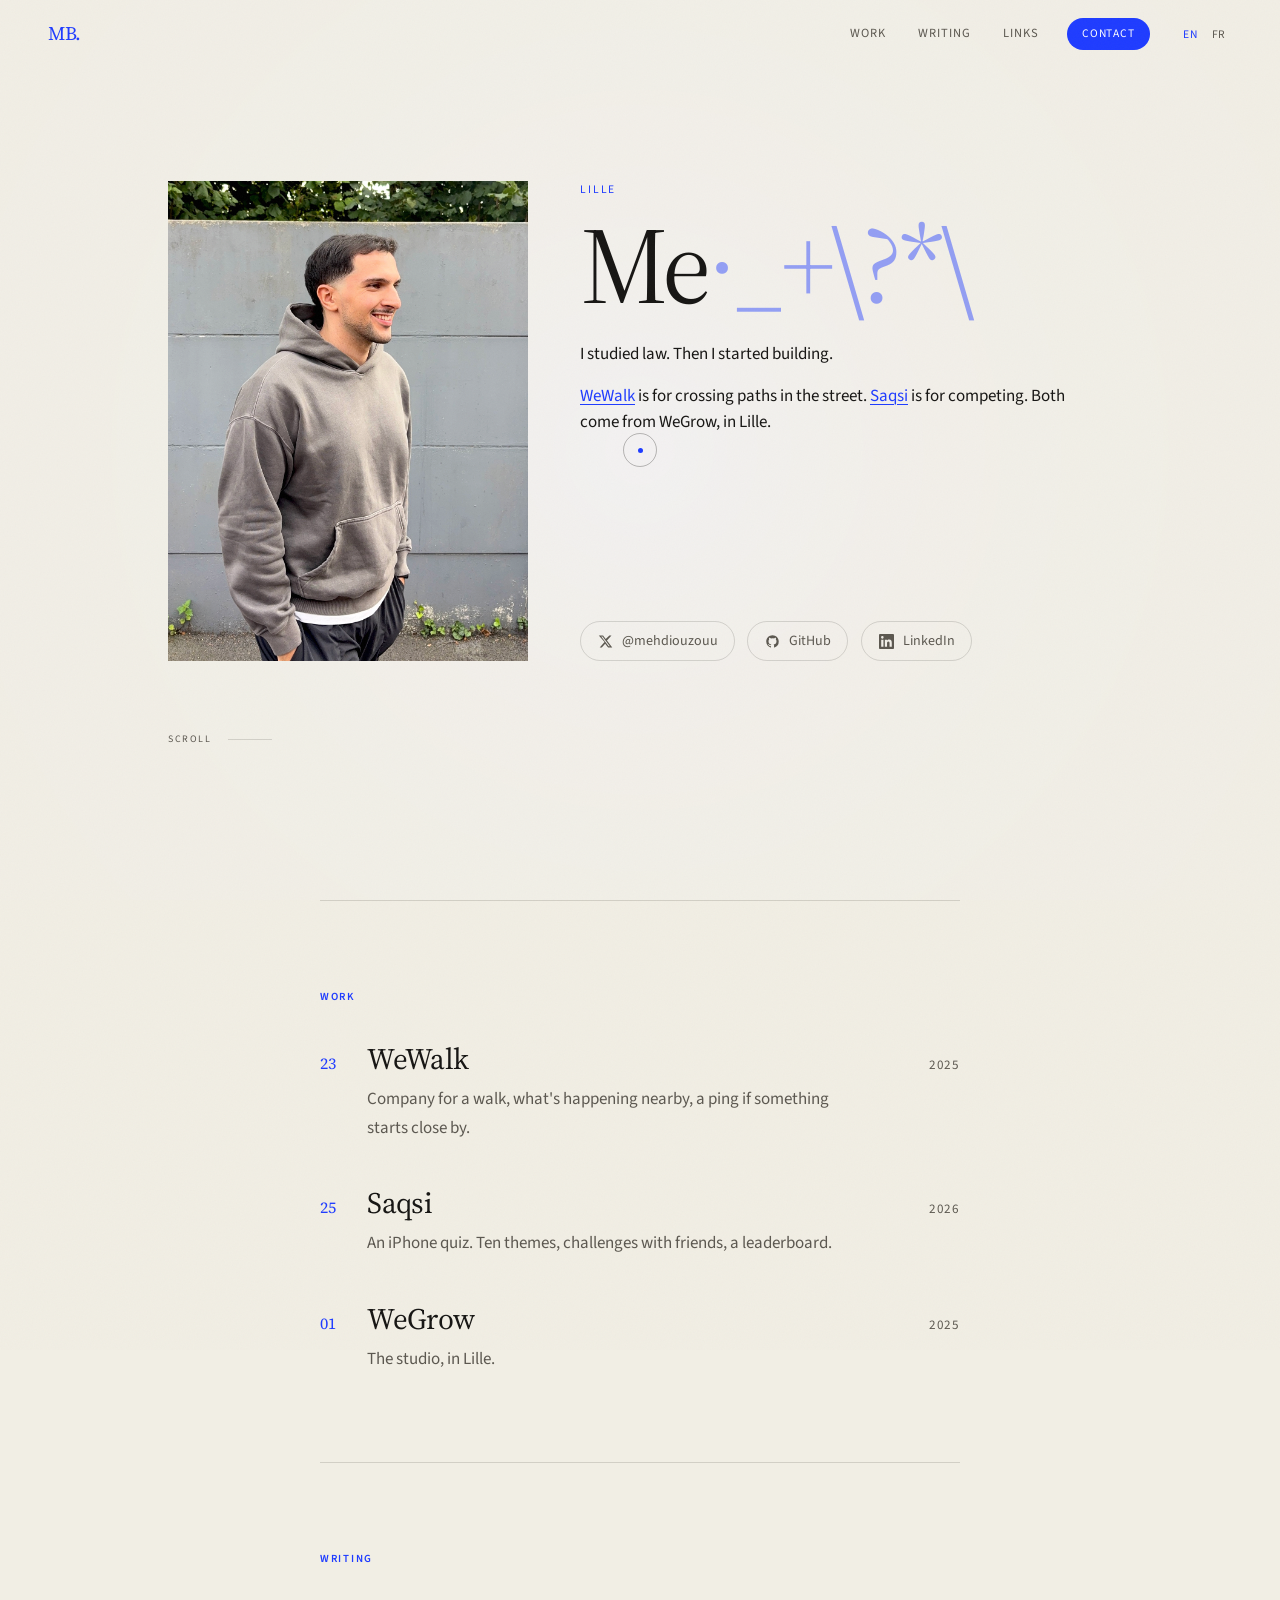
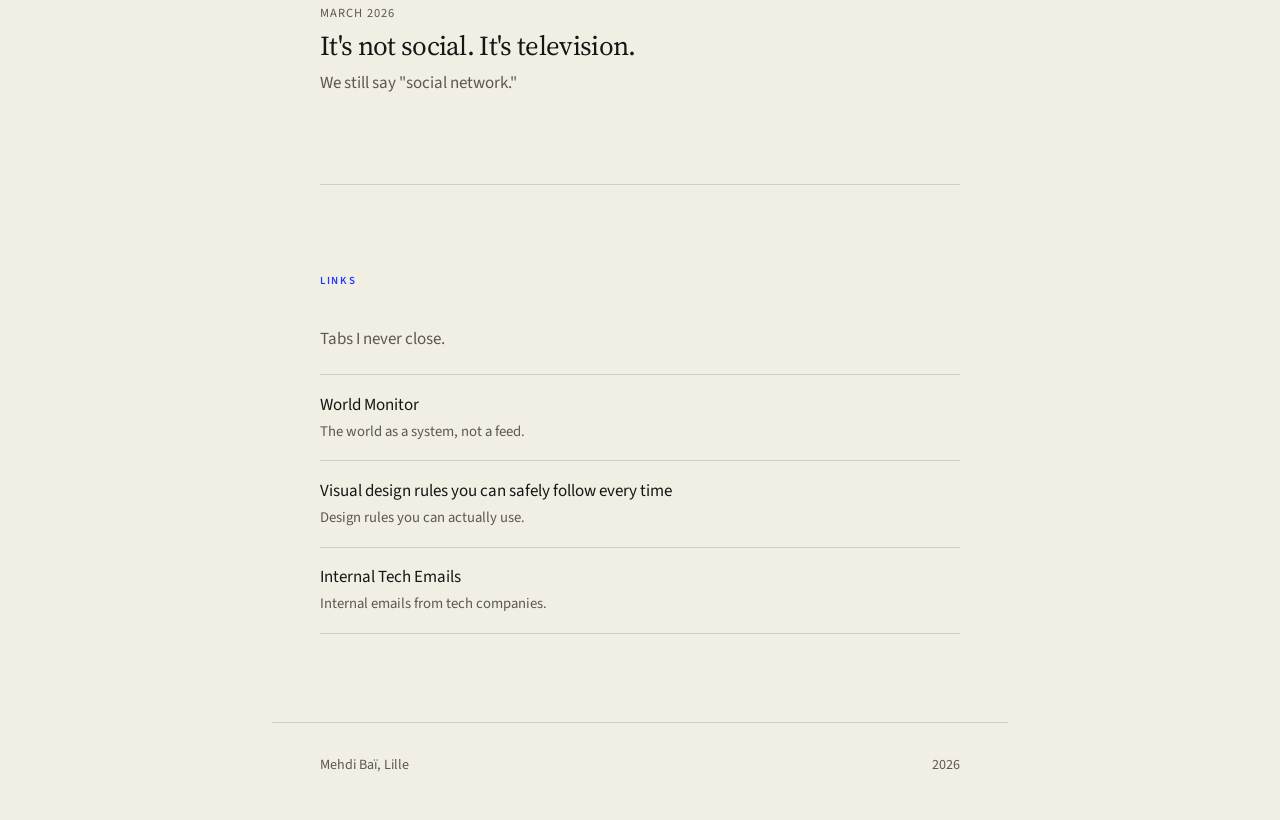
==== commit 2e8d41cb: "Tighten the copy and add a contact button. Co-authored-by: Cursor <cursoragent@cursor.com>" ====
--- a/index.html
+++ b/index.html
@@ -10,7 +10,7 @@
   <link href="https://fonts.googleapis.com/css2?family=Source+Sans+3:ital,wght@0,400;0,500;0,600;1,400&family=Source+Serif+4:ital,opsz,wght@0,8..60,400;0,8..60,600;1,8..60,400&display=swap" rel="stylesheet">
   <link rel="icon" type="image/png" href="personallogo2.png">
   <link rel="apple-touch-icon" href="personallogo2.png">
-  <link rel="stylesheet" href="style.css?v=14">
+  <link rel="stylesheet" href="style.css?v=15">
 </head>
 <body data-page="home">
 
@@ -29,6 +29,7 @@
         <a href="#writing" data-i18n="nav.writing">Writing</a>
         <a href="#links" data-i18n="nav.links">Links</a>
       </nav>
+      <a href="mailto:mehdi.bai@icloud.com" class="contact-btn" data-i18n="nav.contact">Contact</a>
       <div class="lang-switch" role="group" aria-label="Language">
         <button type="button" data-lang="en" aria-pressed="true">EN</button>
         <button type="button" data-lang="fr" aria-pressed="false">FR</button>
@@ -45,16 +46,10 @@
       <h1 class="hero-name" id="hero-name">Mehdi Baï</h1>
       <div class="hero-copy">
         <p data-i18n="hero.p1">I studied law. Then I started building.</p>
-        <p data-i18n="hero.p2">
-          Law taught me to read the rules that organize people.
-          Code is the same material, running.
-          What keeps me here: the city, being alone in it,
-          and what a phone can do besides scroll.
-        </p>
         <p>
           <a href="https://www.wewalkapp.co/fr">WeWalk</a><span data-i18n="hero.wewalk"> is for crossing paths in the street. </span>
           <a href="https://www.saqsi.org">Saqsi</a><span data-i18n="hero.saqsi"> is for competing. </span>
-          <span data-i18n="hero.wegrow">Both come from WeGrow, the studio I started in Lille.</span>
+          <span data-i18n="hero.wegrow">Both come from WeGrow, in Lille.</span>
         </p>
       </div>
       <div class="hero-socials">
@@ -90,9 +85,8 @@
             <span class="work-year">2025</span>
           </div>
           <p data-i18n="work.wewalk">
-            An urban app. Company for a walk, what's happening nearby,
-            a ping if something starts close by. Loneliness and safety in the city aren't
-            a conference topic. They're the walk home.
+            Company for a walk, what's happening nearby,
+            a ping if something starts close by.
           </p>
         </li>
         <li class="reveal">
@@ -103,8 +97,6 @@
           </div>
           <p data-i18n="work.saqsi">
             An iPhone quiz. Ten themes, challenges with friends, a leaderboard.
-            The questions don't stop. Every round should feel like the first.
-            That's what the AI is for. Not the slogan.
           </p>
         </li>
         <li class="reveal">
@@ -113,10 +105,7 @@
             <h3>WeGrow</h3>
             <span class="work-year">2025</span>
           </div>
-          <p data-i18n="work.wegrow">
-            The company. A studio in Lille, not a brand that promises
-            to change the world. The apps come from here.
-          </p>
+          <p data-i18n="work.wegrow">The studio, in Lille.</p>
         </li>
       </ol>
     </section>
@@ -126,7 +115,7 @@
       <a href="articles/gen-z-social-media.html" class="note reveal">
         <span class="note-date" data-i18n="writing.date">March 2026</span>
         <span class="note-title" data-i18n="writing.headline">It’s not social. It’s television.</span>
-        <span class="note-dek" data-i18n="writing.dek">We still say "social network." We forgot what it meant.</span>
+        <span class="note-dek" data-i18n="writing.dek">We still say "social network."</span>
       </a>
     </section>
 
@@ -143,13 +132,13 @@
         <li class="reveal">
           <a href="https://anthonyhobday.com/sideprojects/saferules/" target="_blank" rel="noopener">
             <span class="link-name">Visual design rules you can safely follow every time</span>
-            <span class="link-why" data-i18n="links.hobday">Anthony Hobday. Rules you can actually use.</span>
+            <span class="link-why" data-i18n="links.hobday">Design rules you can actually use.</span>
           </a>
         </li>
         <li class="reveal">
           <a href="https://www.techemails.com/" target="_blank" rel="noopener">
             <span class="link-name">Internal Tech Emails</span>
-            <span class="link-why" data-i18n="links.emails">What companies say to each other when the door is closed.</span>
+            <span class="link-why" data-i18n="links.emails">Internal emails from tech companies.</span>
           </a>
         </li>
       </ul>
@@ -162,7 +151,7 @@
     <span>2026</span>
   </footer>
 
-  <script src="i18n.js?v=4"></script>
+  <script src="i18n.js?v=6"></script>
   <script src="script.js?v=8"></script>
 </body>
 </html>
--- a/style.css
+++ b/style.css
@@ -187,6 +187,26 @@
 
 .site-header nav a:hover { color: var(--blue); }
 
+.contact-btn {
+  display: inline-flex;
+  align-items: center;
+  height: 2rem;
+  padding: 0 0.9rem;
+  font-size: 0.72rem;
+  letter-spacing: 0.08em;
+  text-transform: uppercase;
+  text-decoration: none;
+  color: #fff;
+  background: var(--blue);
+  border-radius: 100px;
+  transition: background 0.25s ease, color 0.25s ease;
+}
+
+.contact-btn:hover {
+  color: #fff;
+  background: var(--ink);
+}
+
 .lang-switch {
   display: flex;
   align-items: center;
@@ -595,6 +615,14 @@
   .site-header nav a {
     font-size: 0.7rem;
     letter-spacing: 0.06em;
+  }
+
+  .header-end { gap: 0.85rem; }
+
+  .contact-btn {
+    height: 1.75rem;
+    padding: 0 0.75rem;
+    font-size: 0.68rem;
   }
 
   .lang-switch button { cursor: auto; }
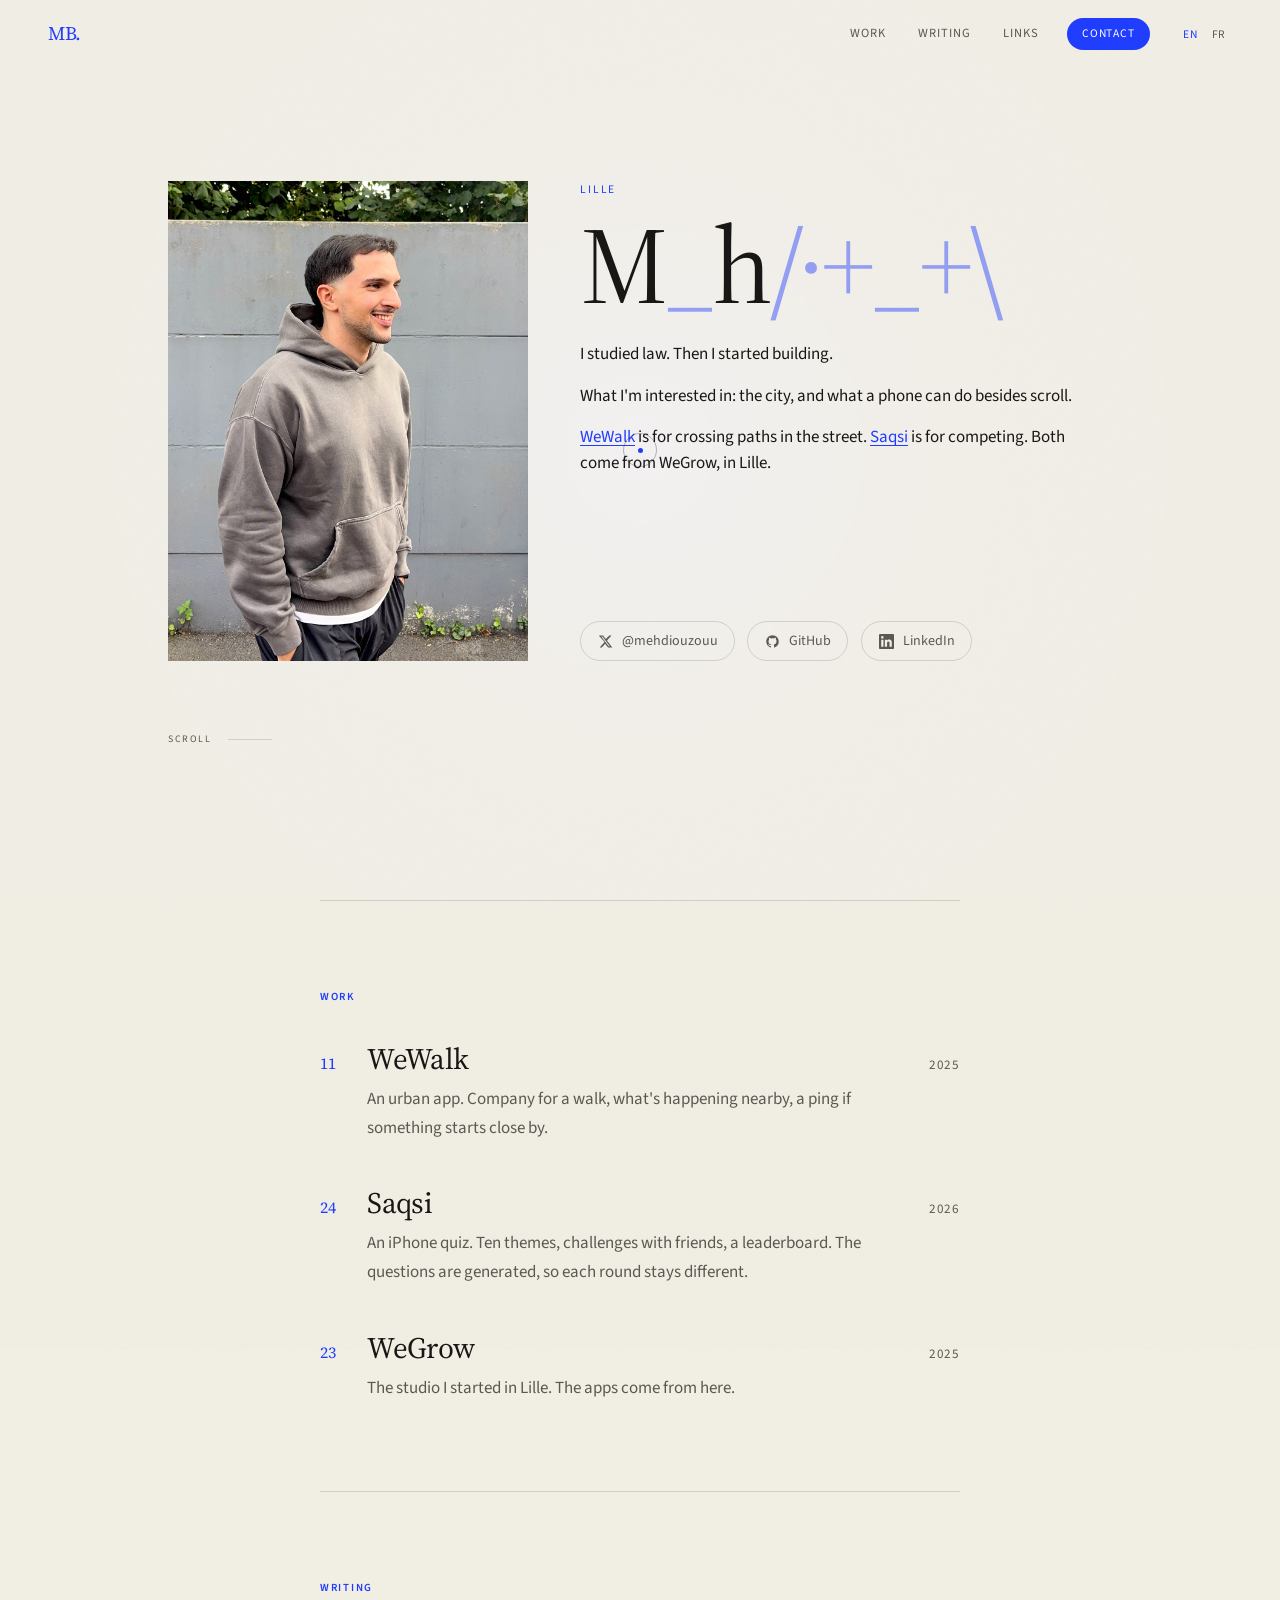
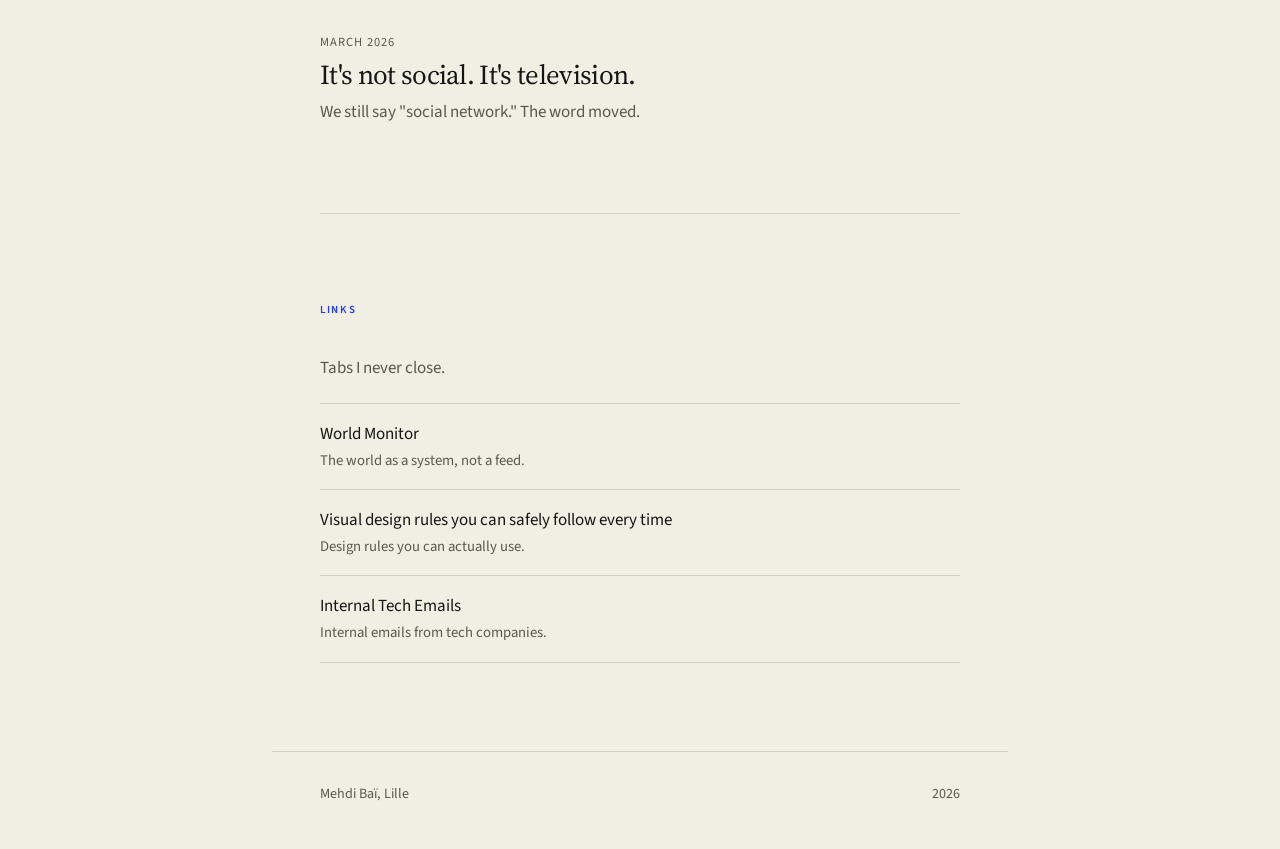
==== commit 23c19fe6: "Give the copy more room, especially the article. Co-authored-by: Cursor <cursoragent@cursor.com>" ====
--- a/index.html
+++ b/index.html
@@ -46,6 +46,7 @@
       <h1 class="hero-name" id="hero-name">Mehdi Baï</h1>
       <div class="hero-copy">
         <p data-i18n="hero.p1">I studied law. Then I started building.</p>
+        <p data-i18n="hero.p2">What I'm interested in: the city, and what a phone can do besides scroll.</p>
         <p>
           <a href="https://www.wewalkapp.co/fr">WeWalk</a><span data-i18n="hero.wewalk"> is for crossing paths in the street. </span>
           <a href="https://www.saqsi.org">Saqsi</a><span data-i18n="hero.saqsi"> is for competing. </span>
@@ -85,7 +86,7 @@
             <span class="work-year">2025</span>
           </div>
           <p data-i18n="work.wewalk">
-            Company for a walk, what's happening nearby,
+            An urban app. Company for a walk, what's happening nearby,
             a ping if something starts close by.
           </p>
         </li>
@@ -97,6 +98,7 @@
           </div>
           <p data-i18n="work.saqsi">
             An iPhone quiz. Ten themes, challenges with friends, a leaderboard.
+            The questions are generated, so each round stays different.
           </p>
         </li>
         <li class="reveal">
@@ -105,7 +107,7 @@
             <h3>WeGrow</h3>
             <span class="work-year">2025</span>
           </div>
-          <p data-i18n="work.wegrow">The studio, in Lille.</p>
+          <p data-i18n="work.wegrow">The studio I started in Lille. The apps come from here.</p>
         </li>
       </ol>
     </section>
@@ -115,7 +117,7 @@
       <a href="articles/gen-z-social-media.html" class="note reveal">
         <span class="note-date" data-i18n="writing.date">March 2026</span>
         <span class="note-title" data-i18n="writing.headline">It’s not social. It’s television.</span>
-        <span class="note-dek" data-i18n="writing.dek">We still say "social network."</span>
+        <span class="note-dek" data-i18n="writing.dek">We still say "social network." The word moved.</span>
       </a>
     </section>
 
@@ -151,7 +153,7 @@
     <span>2026</span>
   </footer>
 
-  <script src="i18n.js?v=6"></script>
+  <script src="i18n.js?v=7"></script>
   <script src="script.js?v=8"></script>
 </body>
 </html>
